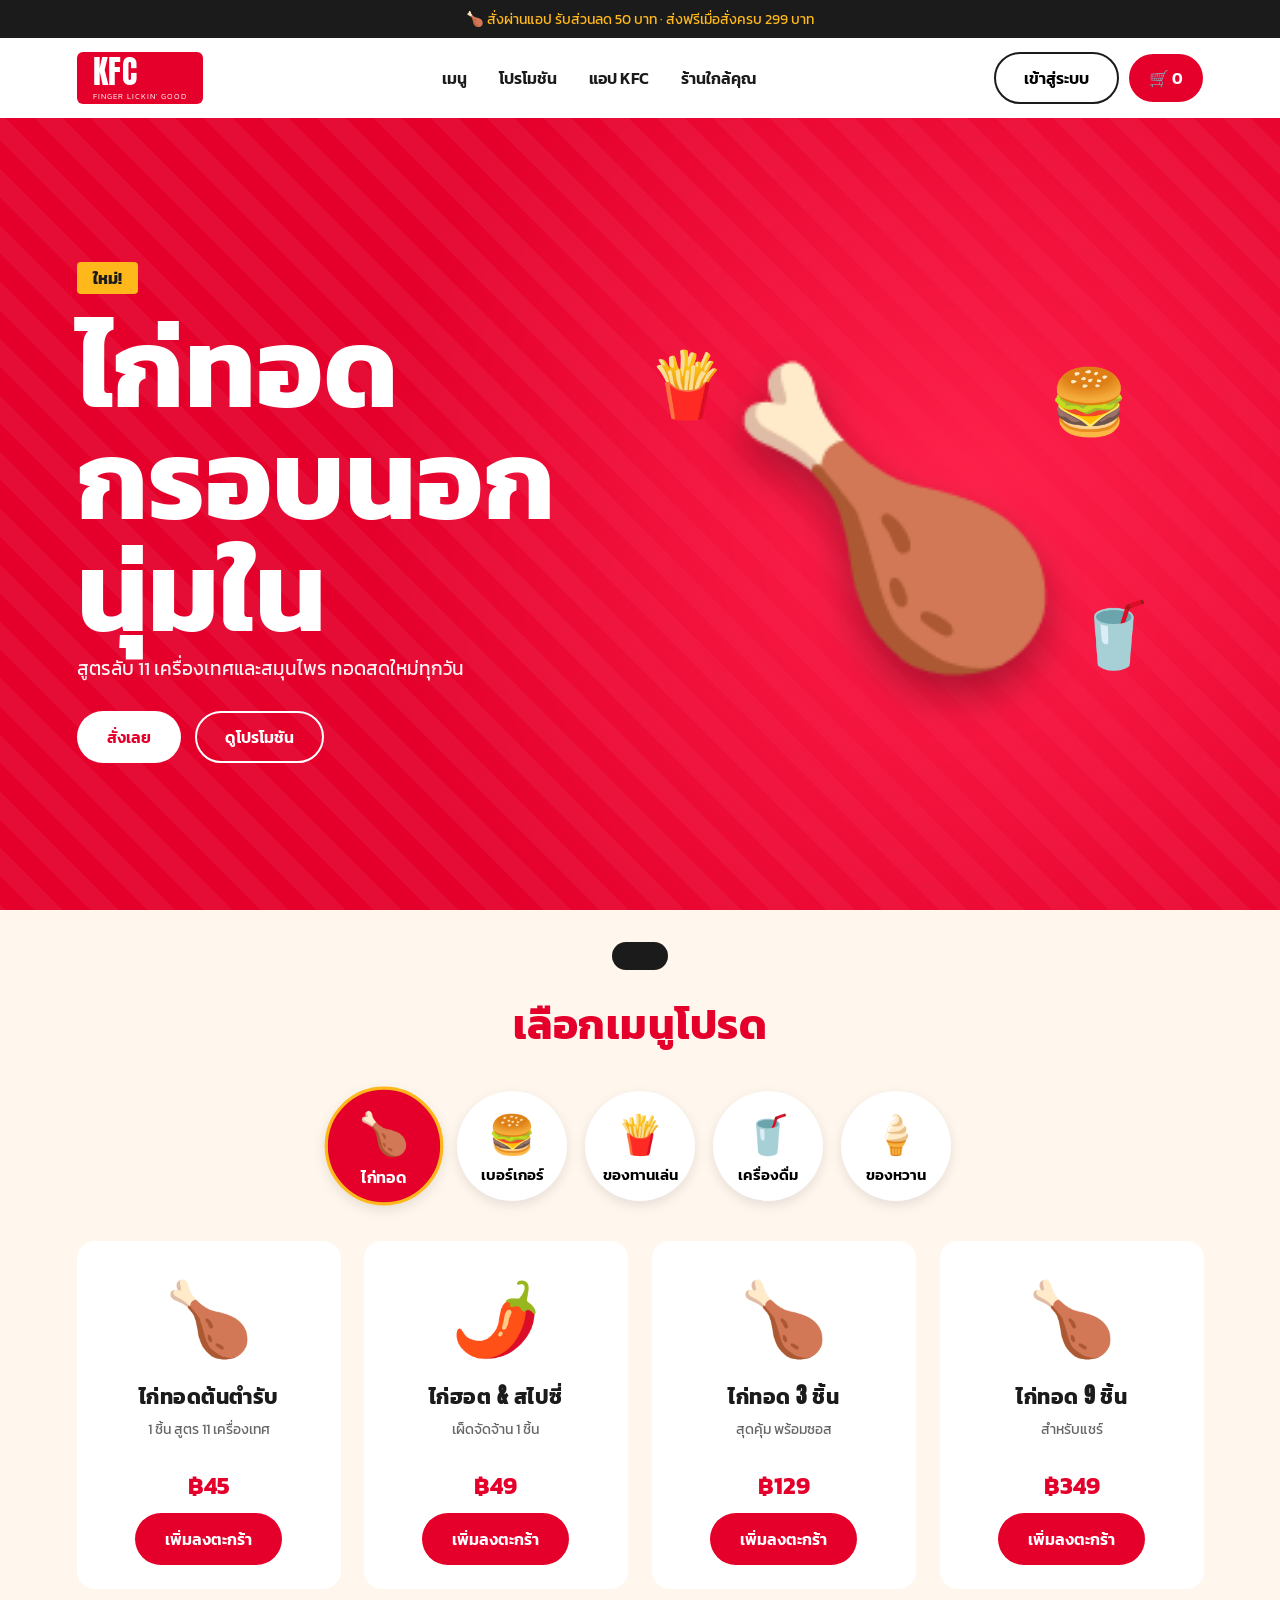
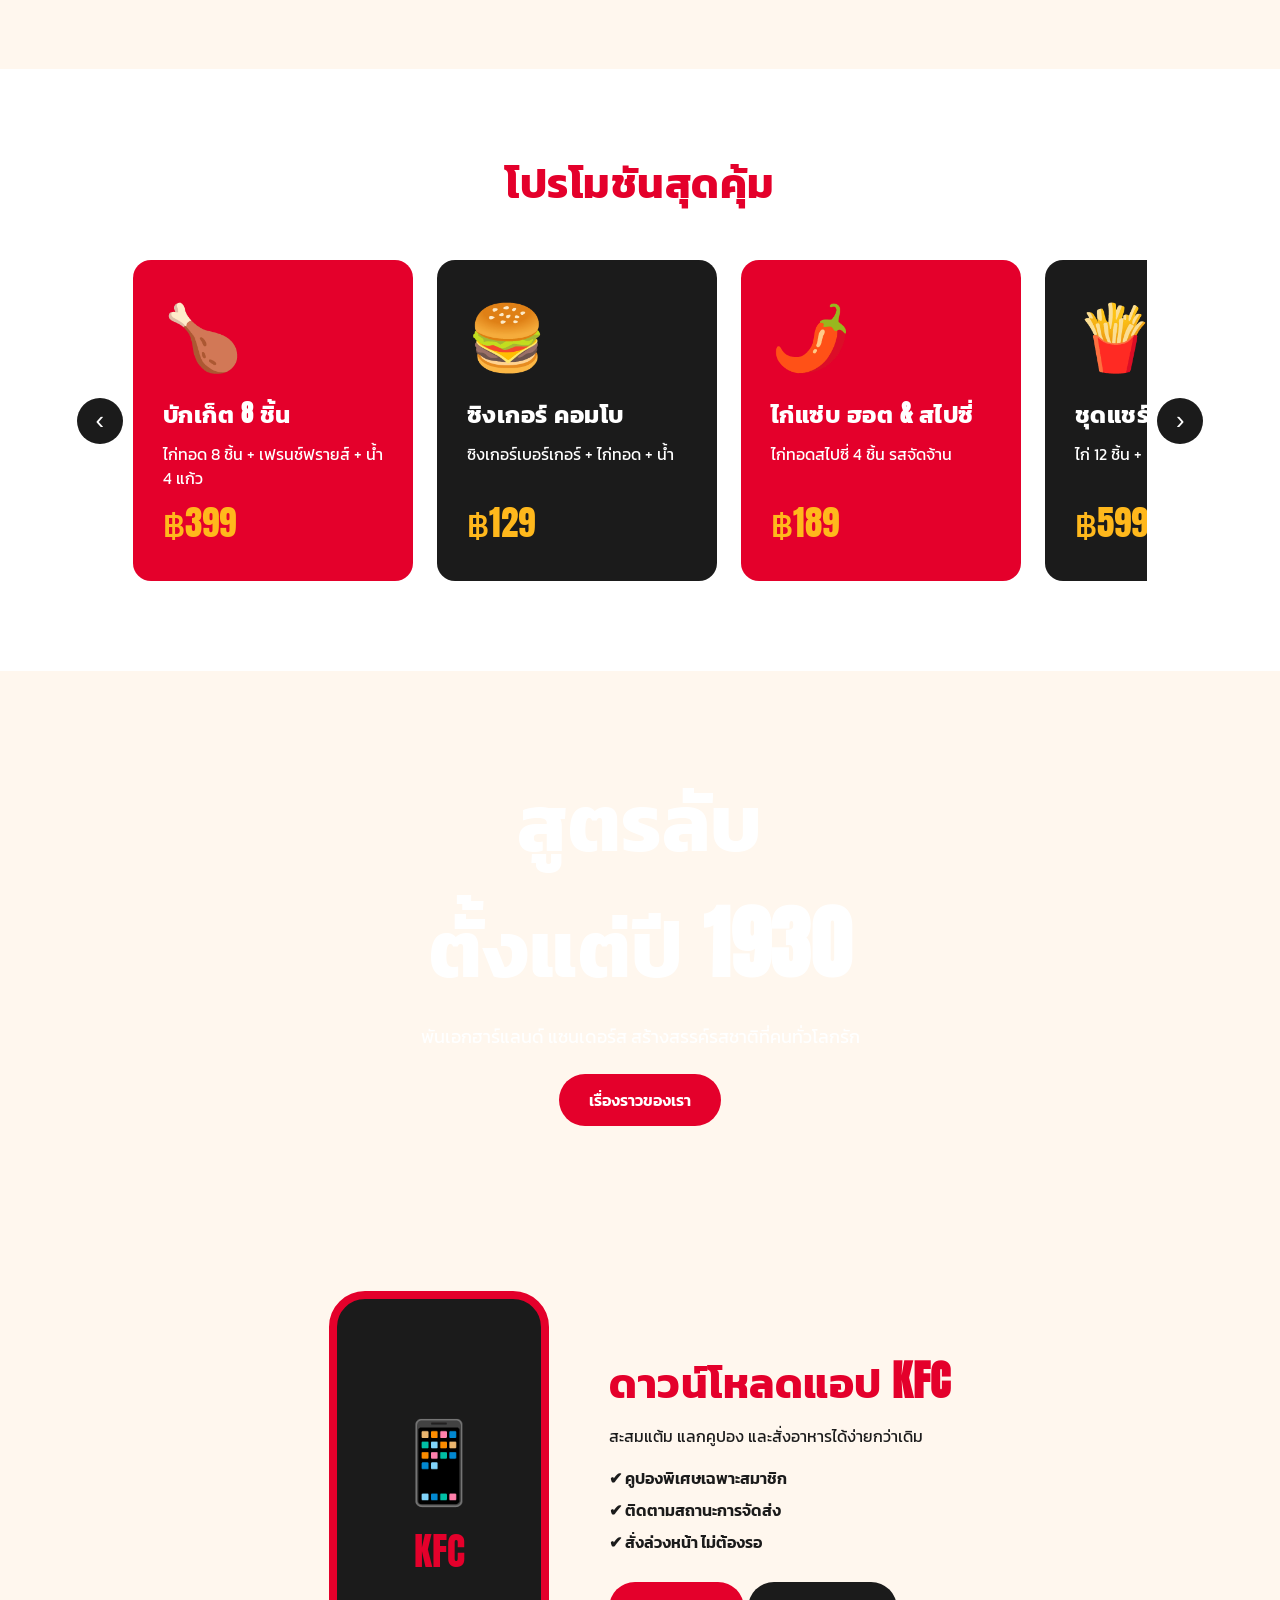
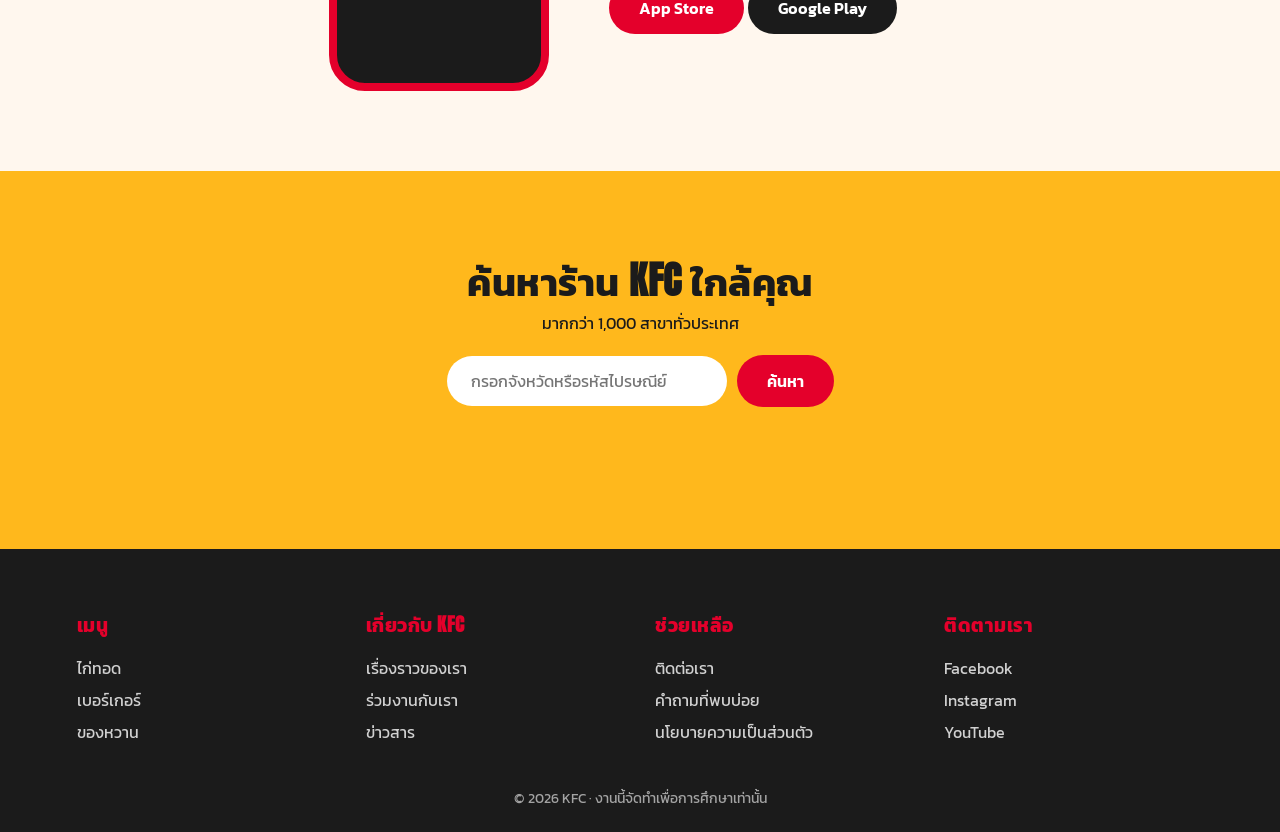
==== index.html @ 36130bf6 "First commit" ====
<!DOCTYPE html>
<html lang="th">
<head>
<meta charset="UTF-8">
<meta name="viewport" content="width=device-width, initial-scale=1">
<title>KFC ไทย | ไก่ทอดสูตรต้นตำรับ</title>
<link rel="preconnect" href="https://fonts.googleapis.com">
<link href="https://fonts.googleapis.com/css2?family=Anton&family=Kanit:wght@300;400;600;700&display=swap" rel="stylesheet">
<link rel="stylesheet" href="css/style.css">
</head>
<body>
<div class="promo-bar">🍗 สั่งผ่านแอป รับส่วนลด 50 บาท · ส่งฟรีเมื่อสั่งครบ 299 บาท</div>

<header class="header" id="header">
  <a href="#" class="logo">KFC<small>Finger Lickin' Good</small></a>
  <nav class="nav" id="nav">
    <a href="#menu">เมนู</a><a href="#deals">โปรโมชัน</a><a href="#app">แอป KFC</a><a href="#stores">ร้านใกล้คุณ</a>
  </nav>
  <div class="actions">
    <button class="btn btn--ghost">เข้าสู่ระบบ</button>
    <button class="btn btn--cart" id="cartBtn">🛒 <span id="cartCount">0</span></button>
    <button class="burger" id="burger" aria-label="เมนู">☰</button>
  </div>
</header>

<section class="hero">
  <div class="hero__bg" data-parallax="0.3"></div>
  <div class="hero__text reveal">
    <span class="tag">ใหม่!</span>
    <h1>ไก่ทอด<br>กรอบนอก<br>นุ่มใน</h1>
    <p>สูตรลับ 11 เครื่องเทศและสมุนไพร ทอดสดใหม่ทุกวัน</p>
    <a href="#menu" class="btn btn--primary">สั่งเลย</a>
    <a href="#deals" class="btn btn--outline">ดูโปรโมชัน</a>
  </div>
  <div class="hero__art" data-parallax="-0.15"><span class="bucket">🍗</span><span class="float f1">🍟</span><span class="float f2">🥤</span><span class="float f3">🍔</span></div>
</section>

<section class="categories" id="menu">
  <h2 class="title reveal">เลือกเมนูโปรด</h2>
  <div class="cat-list">
    <button class="cat active" data-cat="chicken"><i>🍗</i>ไก่ทอด</button>
    <button class="cat" data-cat="burger"><i>🍔</i>เบอร์เกอร์</button>
    <button class="cat" data-cat="snack"><i>🍟</i>ของทานเล่น</button>
    <button class="cat" data-cat="drink"><i>🥤</i>เครื่องดื่ม</button>
    <button class="cat" data-cat="dessert"><i>🍦</i>ของหวาน</button>
  </div>
  <div class="products" id="products"></div>
</section>

<section class="deals" id="deals">
  <h2 class="title reveal">โปรโมชันสุดคุ้ม</h2>
  <div class="carousel">
    <button class="arrow" id="prev">‹</button>
    <div class="track" id="track">
      <article class="deal"><i>🍗</i><h3>บักเก็ต 8 ชิ้น</h3><p>ไก่ทอด 8 ชิ้น + เฟรนช์ฟรายส์ + น้ำ 4 แก้ว</p><b>฿399</b></article>
      <article class="deal deal--dark"><i>🍔</i><h3>ซิงเกอร์ คอมโบ</h3><p>ซิงเกอร์เบอร์เกอร์ + ไก่ทอด + น้ำ</p><b>฿129</b></article>
      <article class="deal"><i>🌶️</i><h3>ไก่แซ่บ ฮอต &amp; สไปซี่</h3><p>ไก่ทอดสไปซี่ 4 ชิ้น รสจัดจ้าน</p><b>฿189</b></article>
      <article class="deal deal--dark"><i>🍟</i><h3>ชุดแชร์ปาร์ตี้</h3><p>ไก่ 12 ชิ้น + นักเก็ต + ฟรายส์ใหญ่</p><b>฿599</b></article>
    </div>
    <button class="arrow" id="next">›</button>
  </div>
</section>

<section class="parallax-band" data-parallax-bg>
  <div class="reveal"><h2>สูตรลับ<br>ตั้งแต่ปี 1930</h2><p>พันเอกฮาร์แลนด์ แซนเดอร์ส สร้างสรรค์รสชาติที่คนทั่วโลกรัก</p><a href="#" class="btn btn--primary">เรื่องราวของเรา</a></div>
</section>

<section class="app" id="app">
  <div class="app__phone reveal">📱<span>KFC</span></div>
  <div class="app__text reveal">
    <h2>ดาวน์โหลดแอป KFC</h2>
    <p>สะสมแต้ม แลกคูปอง และสั่งอาหารได้ง่ายกว่าเดิม</p>
    <ul><li>✔ คูปองพิเศษเฉพาะสมาชิก</li><li>✔ ติดตามสถานะการจัดส่ง</li><li>✔ สั่งล่วงหน้า ไม่ต้องรอ</li></ul>
    <button class="btn btn--primary">App Store</button> <button class="btn btn--dark">Google Play</button>
  </div>
</section>

<section class="stores" id="stores">
  <div class="reveal"><h2>ค้นหาร้าน KFC ใกล้คุณ</h2><p>มากกว่า 1,000 สาขาทั่วประเทศ</p></div>
  <form class="finder" onsubmit="return false"><input id="loc" placeholder="กรอกจังหวัดหรือรหัสไปรษณีย์"><button class="btn btn--primary" id="find">ค้นหา</button></form>
  <p id="findMsg" class="msg"></p>
</section>

<footer class="footer">
  <div class="cols">
    <div><h4>เมนู</h4><a href="#">ไก่ทอด</a><a href="#">เบอร์เกอร์</a><a href="#">ของหวาน</a></div>
    <div><h4>เกี่ยวกับ KFC</h4><a href="#">เรื่องราวของเรา</a><a href="#">ร่วมงานกับเรา</a><a href="#">ข่าวสาร</a></div>
    <div><h4>ช่วยเหลือ</h4><a href="#">ติดต่อเรา</a><a href="#">คำถามที่พบบ่อย</a><a href="#">นโยบายความเป็นส่วนตัว</a></div>
    <div><h4>ติดตามเรา</h4><a href="#">Facebook</a><a href="#">Instagram</a><a href="#">YouTube</a></div>
  </div>
  <p class="copy">© 2026 KFC · งานนี้จัดทำเพื่อการศึกษาเท่านั้น</p>
</footer>
<div class="toast" id="toast"></div>
<script src="js/script.js"></script>
</body>
</html>
---- css/style.css ----
* {
  box-sizing: border-box;
  margin: 0;
}

html {
  scroll-behavior: smooth;
}

body {
  font-family: "Kanit", sans-serif;
  color: #1b1b1b;
  background: #fff7ee;
  overflow-x: hidden;
}

a {
  color: inherit;
  text-decoration: none;
}

section {
  padding: 80px 6%;
}

h1, h2, h3, h4, .logo {
  font-family: "Anton", "Kanit", sans-serif;
  text-transform: uppercase;
  letter-spacing: 0.5px;
}

.title {
  font-size: 2.6rem;
  text-align: center;
  margin-bottom: 36px;
  color: #e4002b;
}

.btn {
  font: 600 1rem "Kanit", sans-serif;
  padding: 12px 28px;
  border-radius: 50px;
  border: 2px solid transparent;
  cursor: pointer;
  display: inline-block;
  transition: all 0.25s;
}
.btn--primary {
  background: #e4002b;
  color: #fff;
}
.btn--primary:hover {
  background: rgb(69.4117647059%, 0%, 13.0908152735%);
  transform: scale(1.06);
}
.btn--outline {
  border-color: #fff;
  color: #fff;
  background: none;
  margin-left: 10px;
}
.btn--outline:hover {
  background: #fff;
  color: #e4002b;
}
.btn--ghost {
  background: none;
  border-color: #1b1b1b;
}
.btn--ghost:hover {
  background: #1b1b1b;
  color: #fff;
}
.btn--dark {
  background: #1b1b1b;
  color: #fff;
}
.btn--dark:hover {
  background: #444;
}
.btn--cart {
  background: #e4002b;
  color: #fff;
  padding: 10px 18px;
}

.promo-bar {
  background: #1b1b1b;
  color: #ffb81c;
  text-align: center;
  padding: 8px;
  font-size: 0.9rem;
}

.header {
  position: sticky;
  top: 0;
  z-index: 50;
  display: flex;
  flex-direction: row;
  justify-content: space-between;
  align-items: center;
  padding: 14px 6%;
  background: #fff;
  transition: box-shadow 0.3s, padding 0.3s;
}
.header.scrolled {
  box-shadow: 0 4px 18px rgba(0, 0, 0, 0.15);
  padding: 8px 6%;
}
.header .logo {
  background: #e4002b;
  color: #fff;
  font-size: 2rem;
  padding: 2px 16px;
  border-radius: 6px;
  line-height: 1.1;
}
.header .logo small {
  display: block;
  font: 300 0.5rem "Kanit", sans-serif;
  letter-spacing: 1px;
}
.header .nav {
  display: flex;
  flex-direction: row;
  justify-content: center;
  align-items: center;
  gap: 32px;
  font-weight: 600;
}
.header .nav a {
  position: relative;
}
.header .nav a::after {
  content: "";
  position: absolute;
  left: 0;
  bottom: -4px;
  width: 0;
  height: 3px;
  background: #e4002b;
  transition: width 0.3s;
}
.header .nav a:hover::after {
  width: 100%;
}
.header .actions {
  display: flex;
  flex-direction: row;
  justify-content: center;
  align-items: center;
  gap: 10px;
}
.header .burger {
  display: none;
  font-size: 1.6rem;
  background: none;
  border: 0;
  cursor: pointer;
}
@media (max-width: 860px) {
  .header .burger {
    display: block;
  }
  .header .nav {
    position: absolute;
    top: 100%;
    left: 0;
    right: 0;
    background: #fff;
    flex-direction: column;
    padding: 0;
    max-height: 0;
    overflow: hidden;
    transition: max-height 0.4s, padding 0.4s;
  }
  .header .nav.open {
    max-height: 300px;
    padding: 20px;
  }
  .header .btn--ghost {
    display: none;
  }
}

.hero {
  position: relative;
  min-height: 88vh;
  background: #e4002b;
  color: #fff;
  display: flex;
  flex-direction: row;
  justify-content: space-between;
  align-items: center;
  overflow: hidden;
  gap: 30px;
}
.hero__bg {
  position: absolute;
  inset: -10% 0;
  background: radial-gradient(circle at 75% 50%, rgb(100%, 13.4117647059%, 29.742002064%) 0, transparent 55%), repeating-linear-gradient(45deg, rgba(255, 255, 255, 0.05) 0 20px, transparent 20px 40px);
}
.hero__text {
  position: relative;
  z-index: 2;
  max-width: 520px;
}
.hero__text h1 {
  font-size: clamp(3.4rem, 9vw, 7rem);
  line-height: 1;
  margin: 14px 0;
}
.hero__text p {
  font-size: 1.2rem;
  margin-bottom: 28px;
  opacity: 0.95;
}
.hero__text .btn--primary {
  background: #fff;
  color: #e4002b;
}
.hero__text .btn--primary:hover {
  background: #ffb81c;
  color: #1b1b1b;
}
.hero__art {
  position: relative;
  z-index: 2;
  flex: 1;
  display: flex;
  flex-direction: row;
  justify-content: center;
  align-items: center;
  min-height: 340px;
}
.hero .tag {
  background: #ffb81c;
  color: #1b1b1b;
  padding: 4px 16px;
  border-radius: 4px;
  font-weight: 700;
}
@media (max-width: 860px) {
  .hero {
    flex-direction: column;
    text-align: center;
    padding-top: 50px;
  }
}

.bucket {
  font-size: clamp(10rem, 22vw, 18rem);
  animation: bounce 3s ease-in-out infinite;
  filter: drop-shadow(0 20px 20px rgba(0, 0, 0, 0.3));
}

.float {
  position: absolute;
  font-size: 4rem;
  animation: floaty 4s ease-in-out infinite;
}
.float.f1 {
  top: 8%;
  left: 10%;
}
.float.f2 {
  bottom: 10%;
  right: 8%;
  animation-delay: -1s;
}
.float.f3 {
  top: 12%;
  right: 12%;
  animation-delay: -2s;
}

@keyframes bounce {
  50% {
    transform: translateY(-22px) rotate(4deg);
  }
}
@keyframes floaty {
  50% {
    transform: translateY(-18px) rotate(-10deg);
  }
}
.cat-list {
  display: flex;
  flex-direction: row;
  justify-content: center;
  align-items: center;
  flex-wrap: wrap;
  gap: 18px;
  margin-bottom: 40px;
}

.cat {
  display: flex;
  flex-direction: column;
  justify-content: center;
  align-items: center;
  width: 110px;
  height: 110px;
  border-radius: 50%;
  border: 3px solid transparent;
  background: #fff;
  font: 600 0.95rem "Kanit", sans-serif;
  cursor: pointer;
  box-shadow: 0 4px 12px rgba(0, 0, 0, 0.1);
  transition: all 0.3s;
}
.cat i {
  font-size: 2.4rem;
  font-style: normal;
  transition: transform 0.3s;
}
.cat:hover i {
  transform: scale(1.25) rotate(-8deg);
}
.cat.active {
  background: #e4002b;
  color: #fff;
  border-color: #ffb81c;
  transform: scale(1.08);
}

.products {
  display: grid;
  grid-template-columns: repeat(auto-fit, minmax(220px, 1fr));
  gap: 24px;
}

.card {
  background: #fff;
  border-radius: 18px;
  padding: 24px;
  text-align: center;
  transition: transform 0.3s ease, box-shadow 0.3s ease;
}
.card:hover {
  transform: translateY(-8px);
  box-shadow: 0 16px 30px rgba(0, 0, 0, 0.18);
}
.card {
  animation: pop 0.5s both;
}
.card i {
  display: block;
  font-size: 4.5rem;
  font-style: normal;
  margin-bottom: 8px;
}
.card h3 {
  font-size: 1.3rem;
  margin-bottom: 6px;
}
.card p {
  font-size: 0.9rem;
  color: #666;
  min-height: 40px;
}
.card b {
  display: block;
  color: #e4002b;
  font-size: 1.5rem;
  margin: 10px 0;
}

@keyframes pop {
  from {
    opacity: 0;
    transform: scale(0.85) translateY(20px);
  }
}
.deals {
  background: #fff;
}

.carousel {
  display: flex;
  flex-direction: row;
  justify-content: center;
  align-items: center;
  gap: 10px;
}

.track {
  display: flex;
  gap: 24px;
  overflow-x: auto;
  scroll-snap-type: x mandatory;
  scroll-behavior: smooth;
  padding: 10px;
  scrollbar-width: none;
}
.track::-webkit-scrollbar {
  display: none;
}

.deal {
  flex: 0 0 280px;
  scroll-snap-align: start;
  background: #e4002b;
  color: #fff;
  border-radius: 18px;
  padding: 30px;
  transition: transform 0.3s ease, box-shadow 0.3s ease;
}
.deal:hover {
  transform: translateY(-8px);
  box-shadow: 0 16px 30px rgba(0, 0, 0, 0.18);
}
.deal i {
  font-size: 4rem;
  font-style: normal;
}
.deal h3 {
  font-size: 1.5rem;
  margin: 10px 0;
}
.deal p {
  min-height: 54px;
}
.deal b {
  font: 2.2rem "Anton", "Kanit", sans-serif;
  color: #ffb81c;
}
.deal--dark {
  background: #1b1b1b;
}

.arrow {
  width: 46px;
  height: 46px;
  flex: none;
  border-radius: 50%;
  border: 0;
  background: #1b1b1b;
  color: #fff;
  font-size: 1.6rem;
  cursor: pointer;
  transition: background 0.2s;
}
.arrow:hover {
  background: #e4002b;
}

.parallax-band {
  min-height: 60vh;
  display: flex;
  flex-direction: row;
  justify-content: center;
  align-items: center;
  text-align: center;
  color: #fff;
  background: linear-gradient(rgba(0, 0, 0, 0.6), rgba(228, 0, 43, 0.7)), repeating-linear-gradient(135deg, #3a0008 0 30px, #4d000c 30px 60px);
  background-attachment: fixed;
  background-size: cover;
}
.parallax-band h2 {
  font-size: clamp(2.5rem, 7vw, 5rem);
  margin-bottom: 14px;
}
.parallax-band p {
  margin-bottom: 24px;
  font-size: 1.15rem;
}

.app {
  display: flex;
  flex-direction: row;
  justify-content: center;
  align-items: center;
  gap: 60px;
  flex-wrap: wrap;
}
.app__phone {
  width: 220px;
  height: 400px;
  background: #1b1b1b;
  border-radius: 36px;
  border: 8px solid #e4002b;
  display: flex;
  flex-direction: column;
  justify-content: center;
  align-items: center;
  font-size: 5rem;
  color: #fff;
  animation: floaty 5s infinite;
}
.app__phone span {
  font: 2.4rem "Anton", "Kanit", sans-serif;
  color: #e4002b;
}
.app__text {
  max-width: 440px;
}
.app__text h2 {
  font-size: 2.6rem;
  color: #e4002b;
  margin-bottom: 10px;
}
.app__text p {
  margin-bottom: 14px;
}
.app__text ul {
  list-style: none;
  margin-bottom: 24px;
  padding: 0;
}
.app__text ul li {
  padding: 4px 0;
  font-weight: 600;
}

.stores {
  background: #ffb81c;
  text-align: center;
}
.stores h2 {
  font-size: 2.4rem;
}
.stores p {
  margin-bottom: 20px;
}
.stores .finder {
  display: flex;
  flex-direction: row;
  justify-content: center;
  align-items: center;
  gap: 10px;
  flex-wrap: wrap;
}
.stores .finder input {
  padding: 13px 24px;
  border-radius: 50px;
  border: 0;
  min-width: 280px;
  font: 1rem "Kanit", sans-serif;
}
.stores .msg {
  margin-top: 18px;
  font-weight: 600;
  min-height: 24px;
}

.footer {
  background: #1b1b1b;
  color: #fff;
  padding: 60px 6% 24px;
}
.footer .cols {
  display: grid;
  grid-template-columns: repeat(auto-fit, minmax(180px, 1fr));
  gap: 30px;
}
.footer h4 {
  color: #e4002b;
  margin-bottom: 12px;
  font-size: 1.2rem;
}
.footer a {
  display: block;
  padding: 4px 0;
  opacity: 0.8;
  transition: 0.2s;
}
.footer a:hover {
  opacity: 1;
  color: #ffb81c;
  padding-left: 6px;
}
.footer .copy {
  text-align: center;
  margin-top: 40px;
  font-size: 0.85rem;
  opacity: 0.6;
}

.reveal {
  opacity: 0;
  transform: translateY(50px);
  transition: opacity 0.9s ease, transform 0.9s ease;
}
.reveal.show {
  opacity: 1;
  transform: none;
}

.toast {
  position: fixed;
  bottom: 30px;
  left: 50%;
  transform: translate(-50%, 100px);
  background: #1b1b1b;
  color: #fff;
  padding: 14px 28px;
  border-radius: 50px;
  transition: transform 0.4s;
  z-index: 99;
}
.toast.on {
  transform: translate(-50%, 0);
}
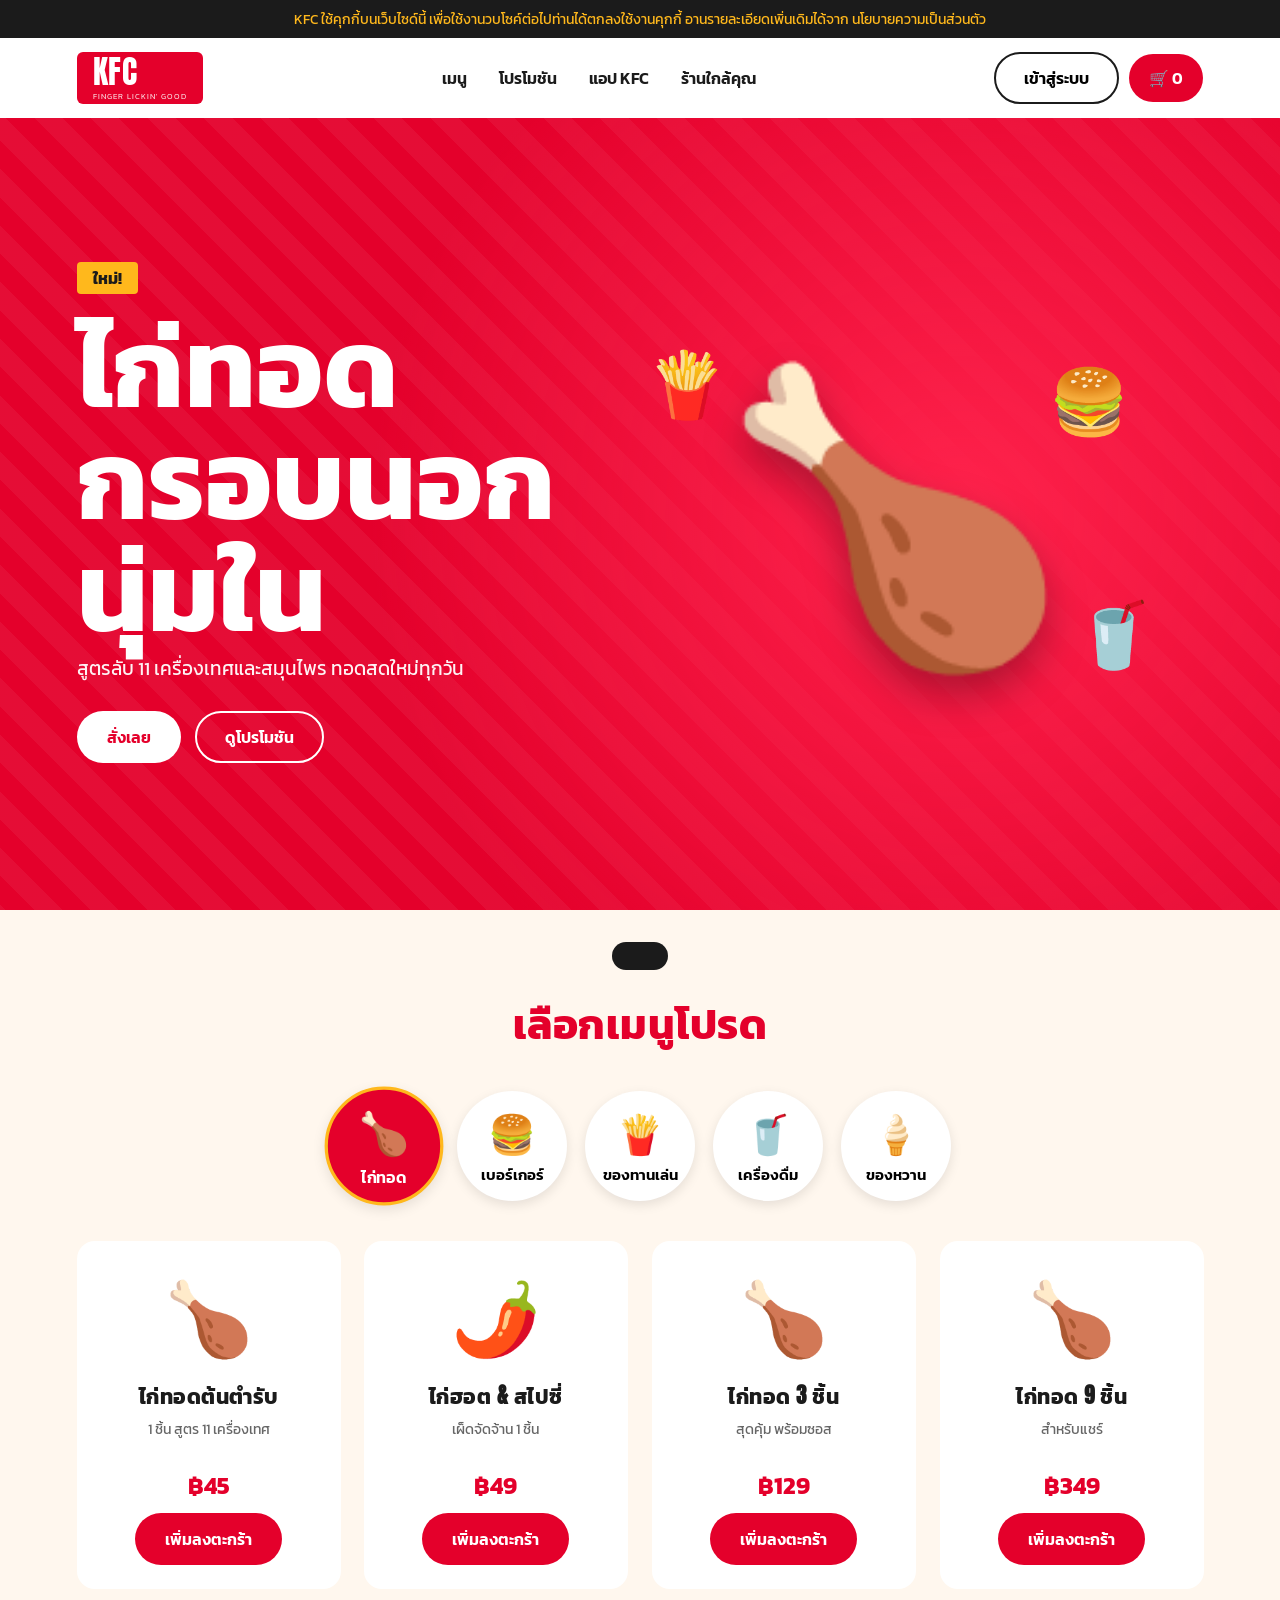
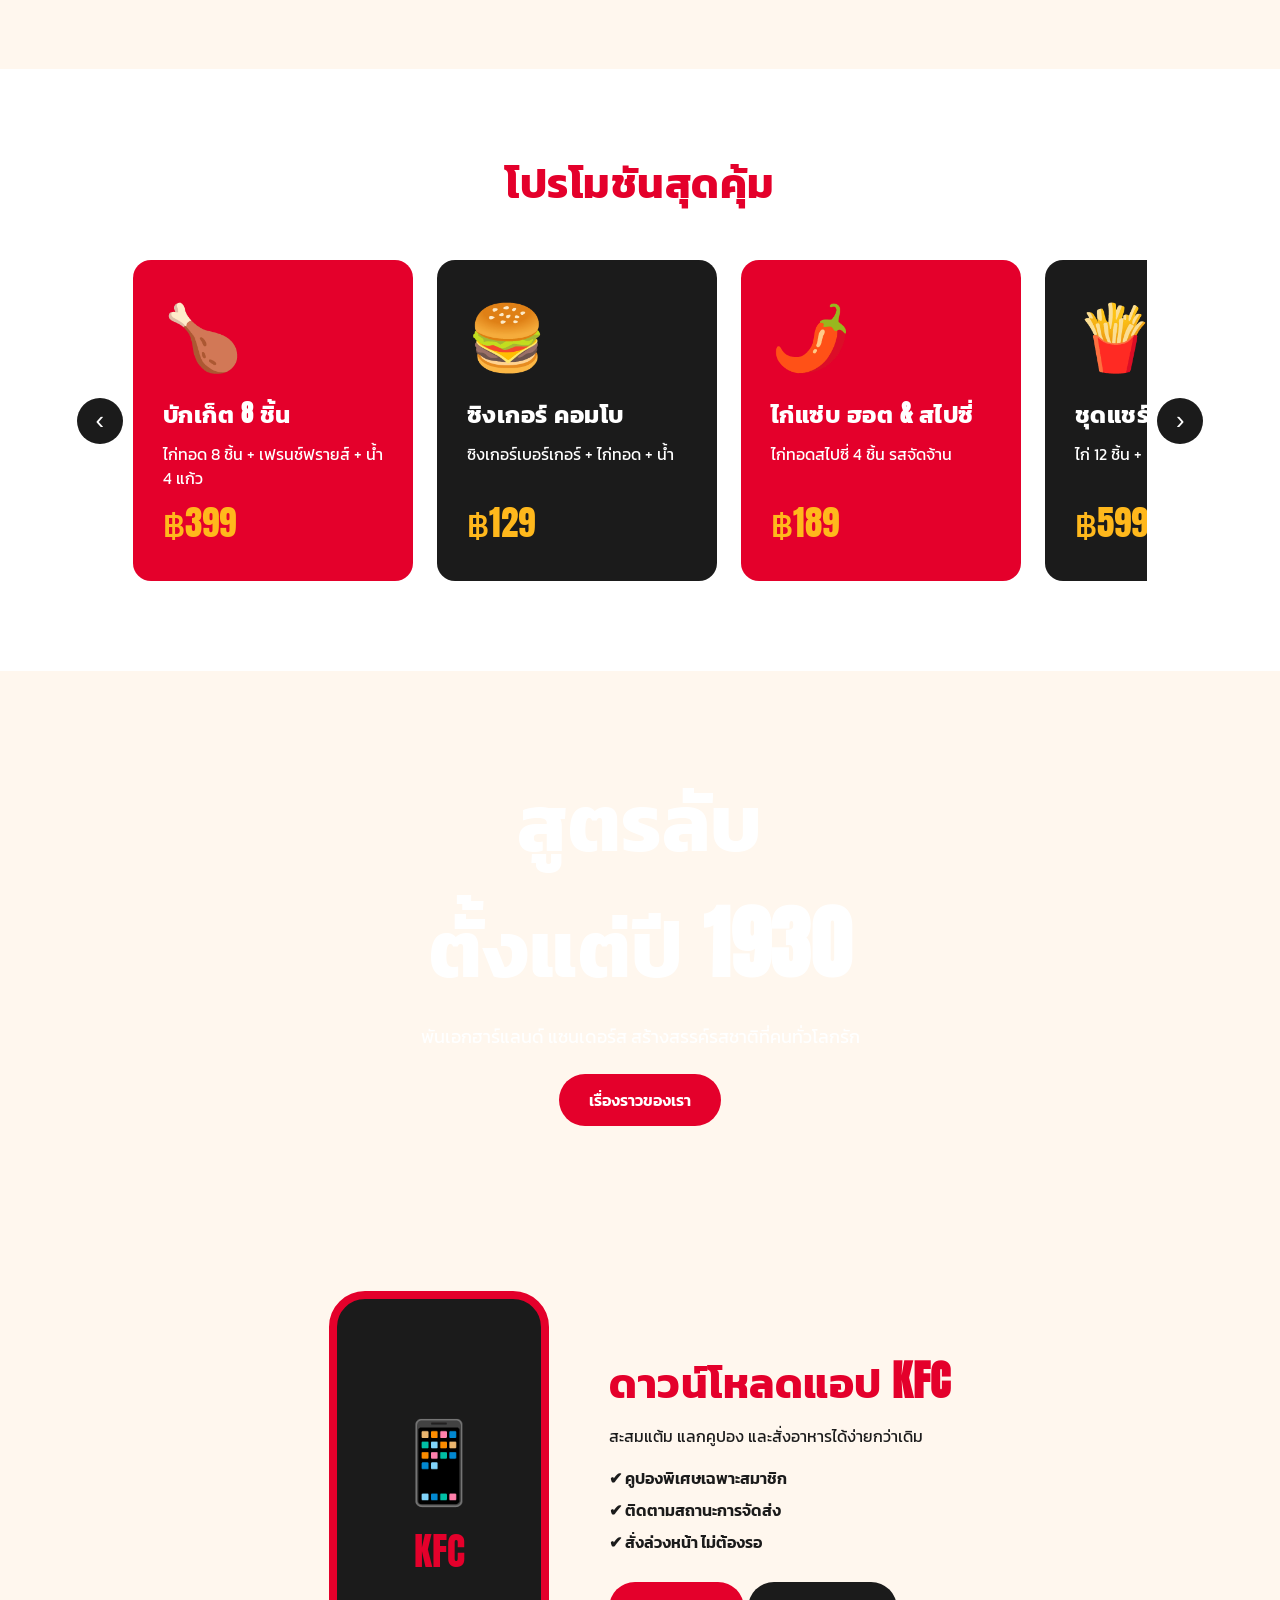
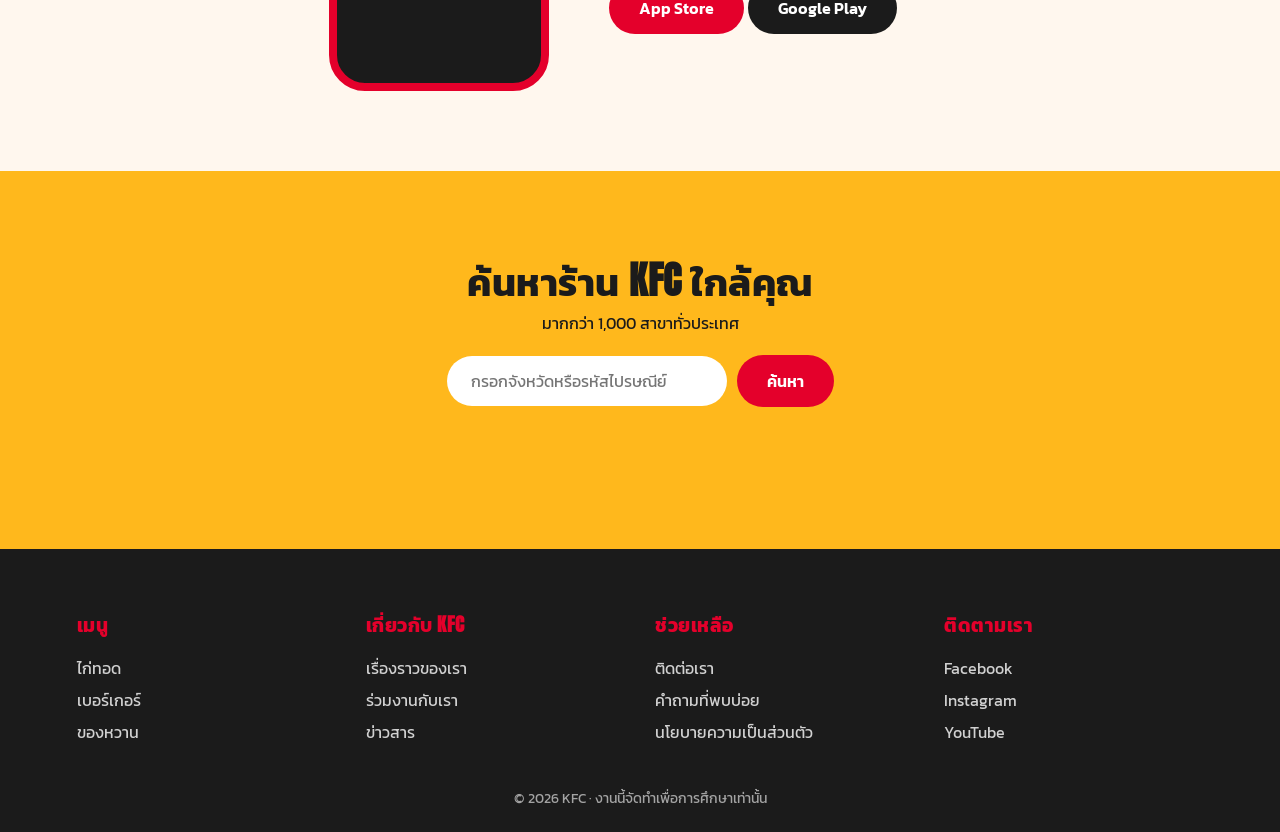
==== commit 45c8ec9a: "บันทึกการแก้ไข index.html" ====
--- a/index.html
+++ b/index.html
@@ -9,7 +9,8 @@
 <link rel="stylesheet" href="css/style.css">
 </head>
 <body>
-<div class="promo-bar">🍗 สั่งผ่านแอป รับส่วนลด 50 บาท · ส่งฟรีเมื่อสั่งครบ 299 บาท</div>
+<div class="promo-bar">KFC ใช้คุกกี้บนเว็บไซด์นี้ เพื่อใช้งานวบโซค์ต่อไปท่านได้ตกลงใช้งานคุกกี้ อานรายละเอียดเพิ่นเดิมได้จาก นโยบายความเป็นส่วนตัว
+</div>
 
 <header class="header" id="header">
   <a href="#" class="logo">KFC<small>Finger Lickin' Good</small></a>
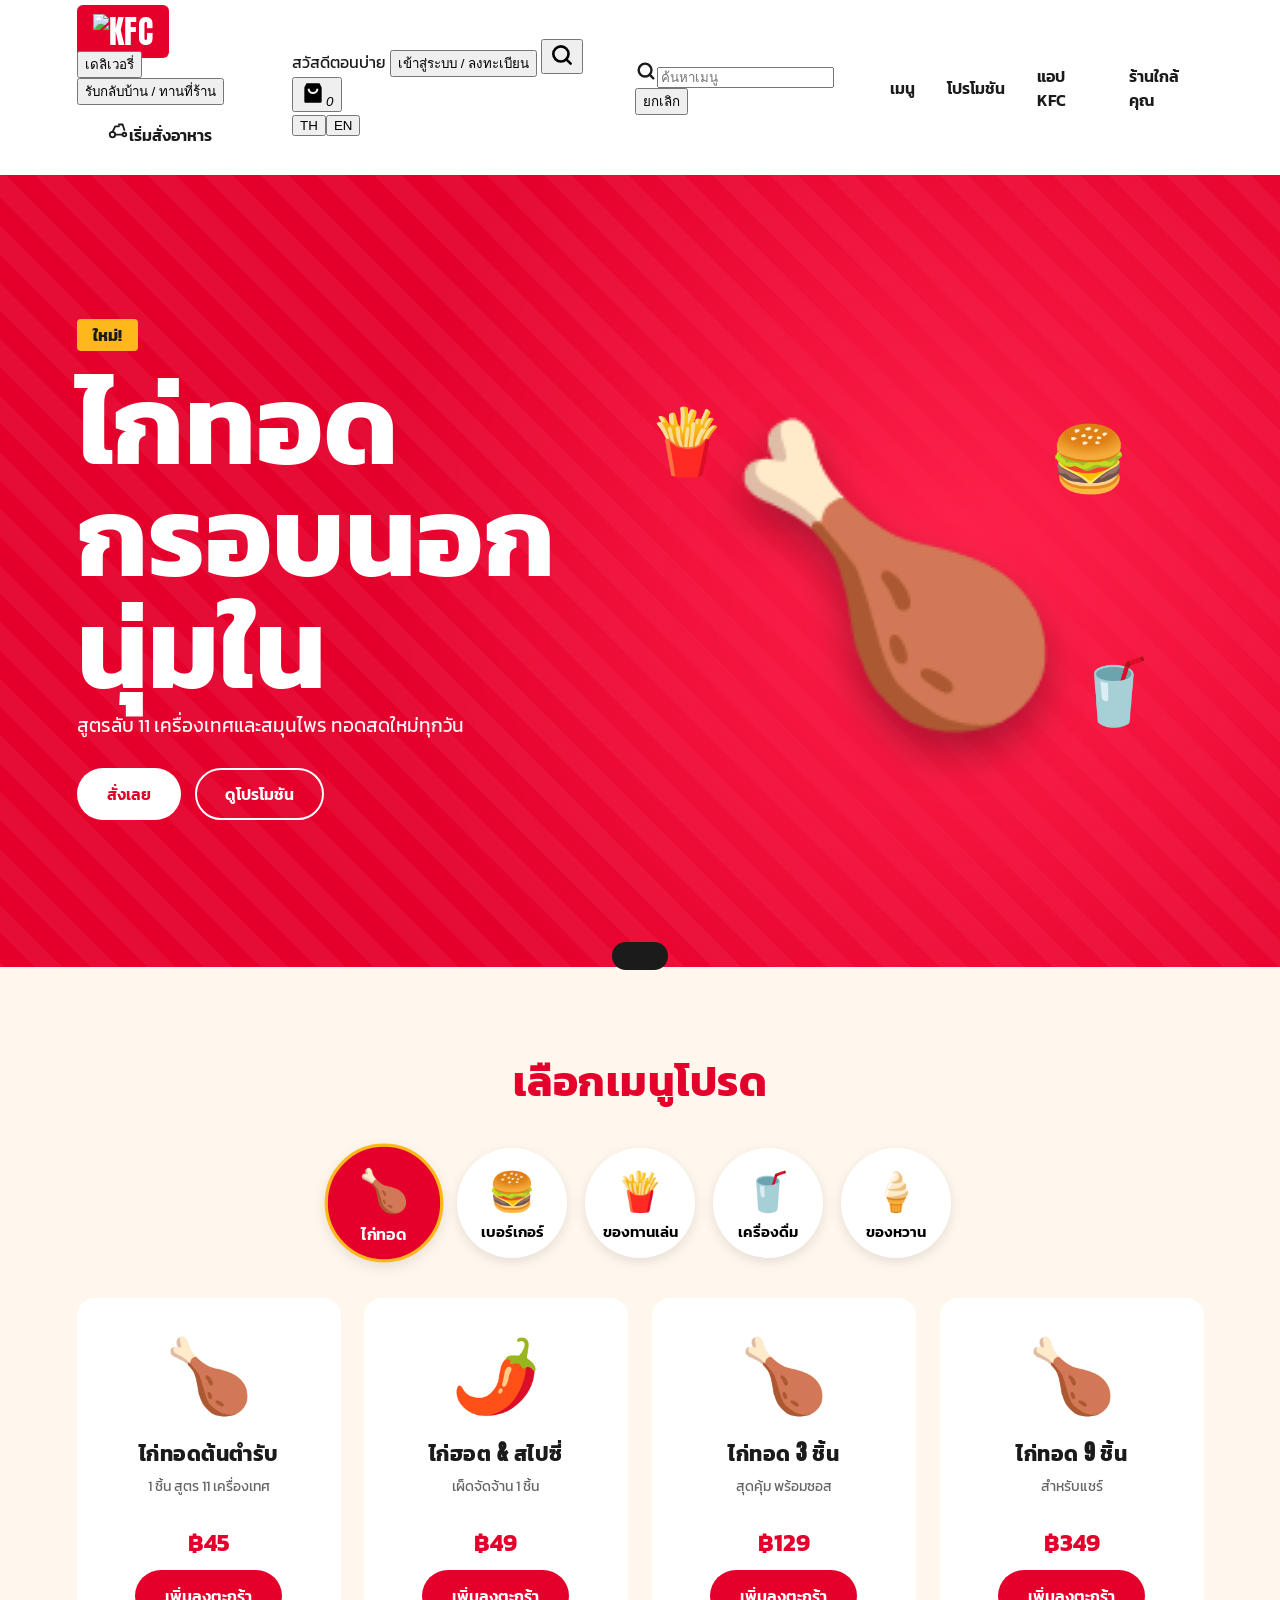
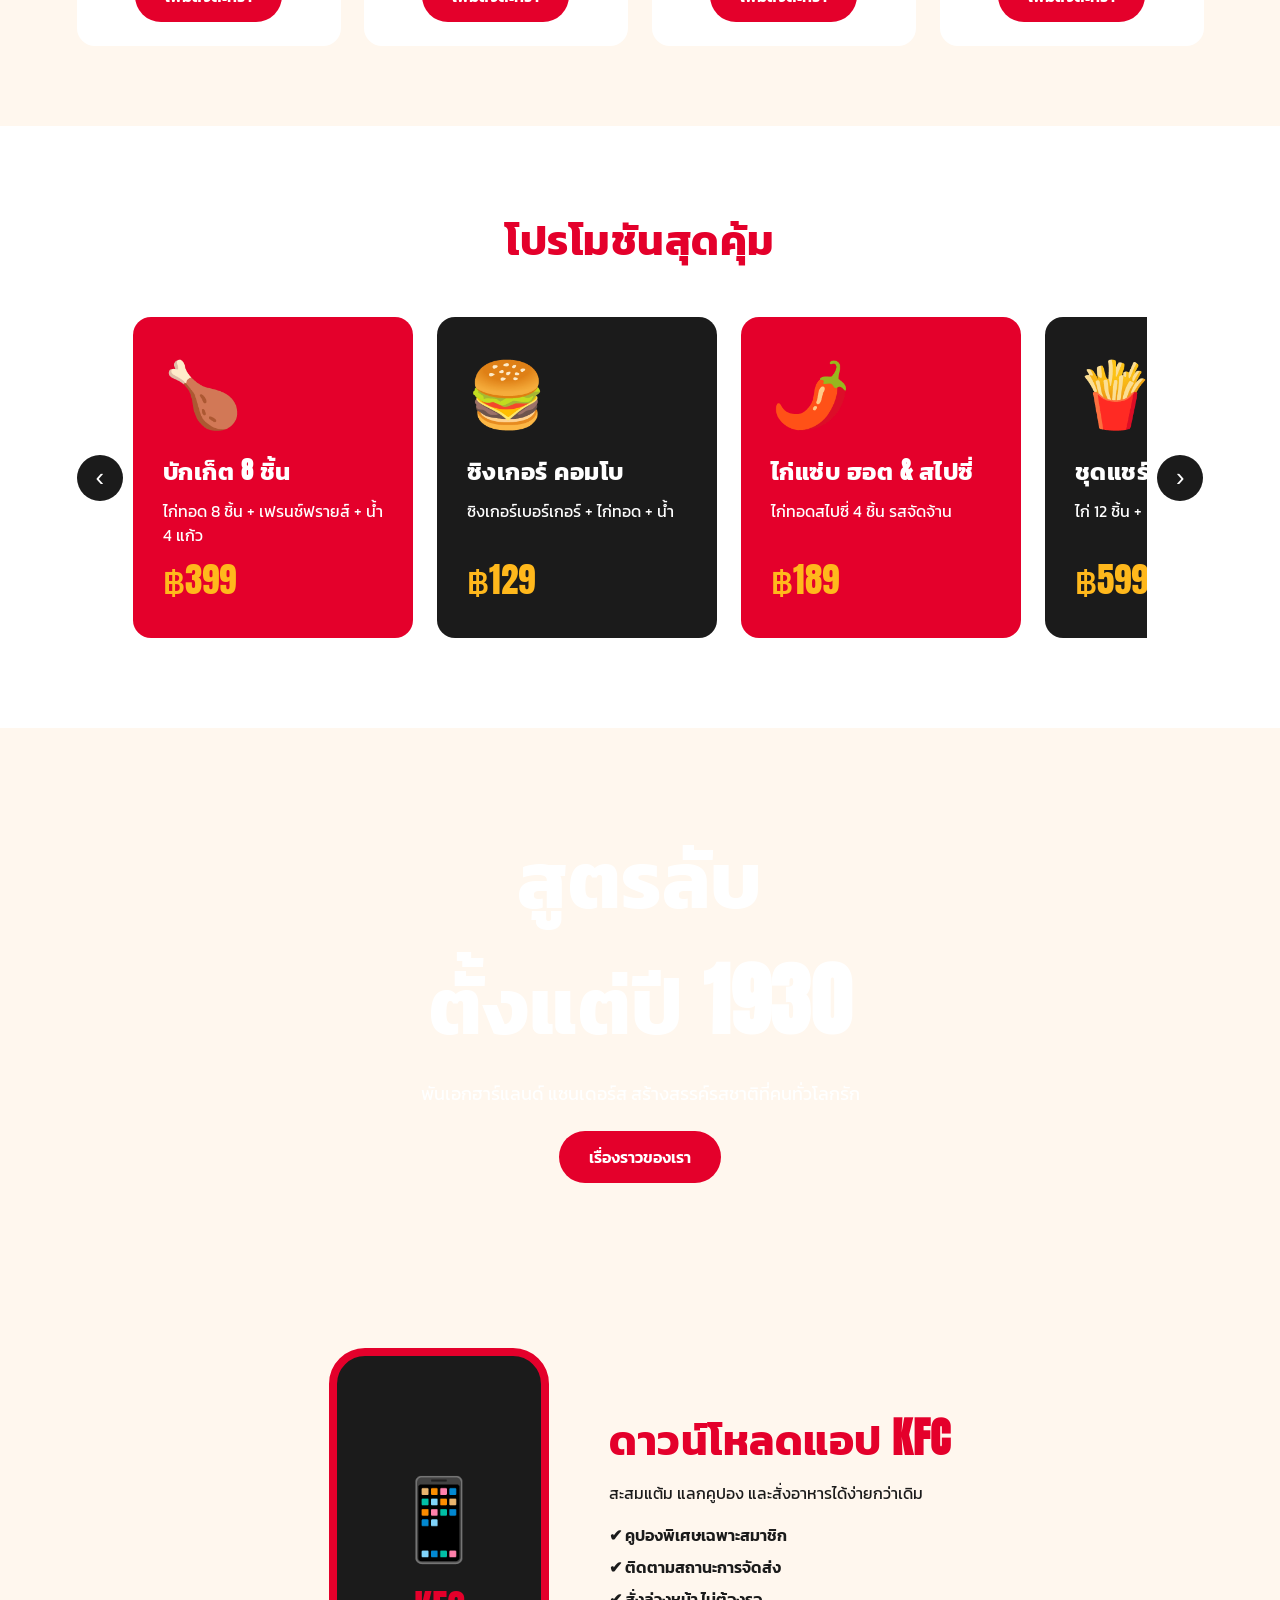
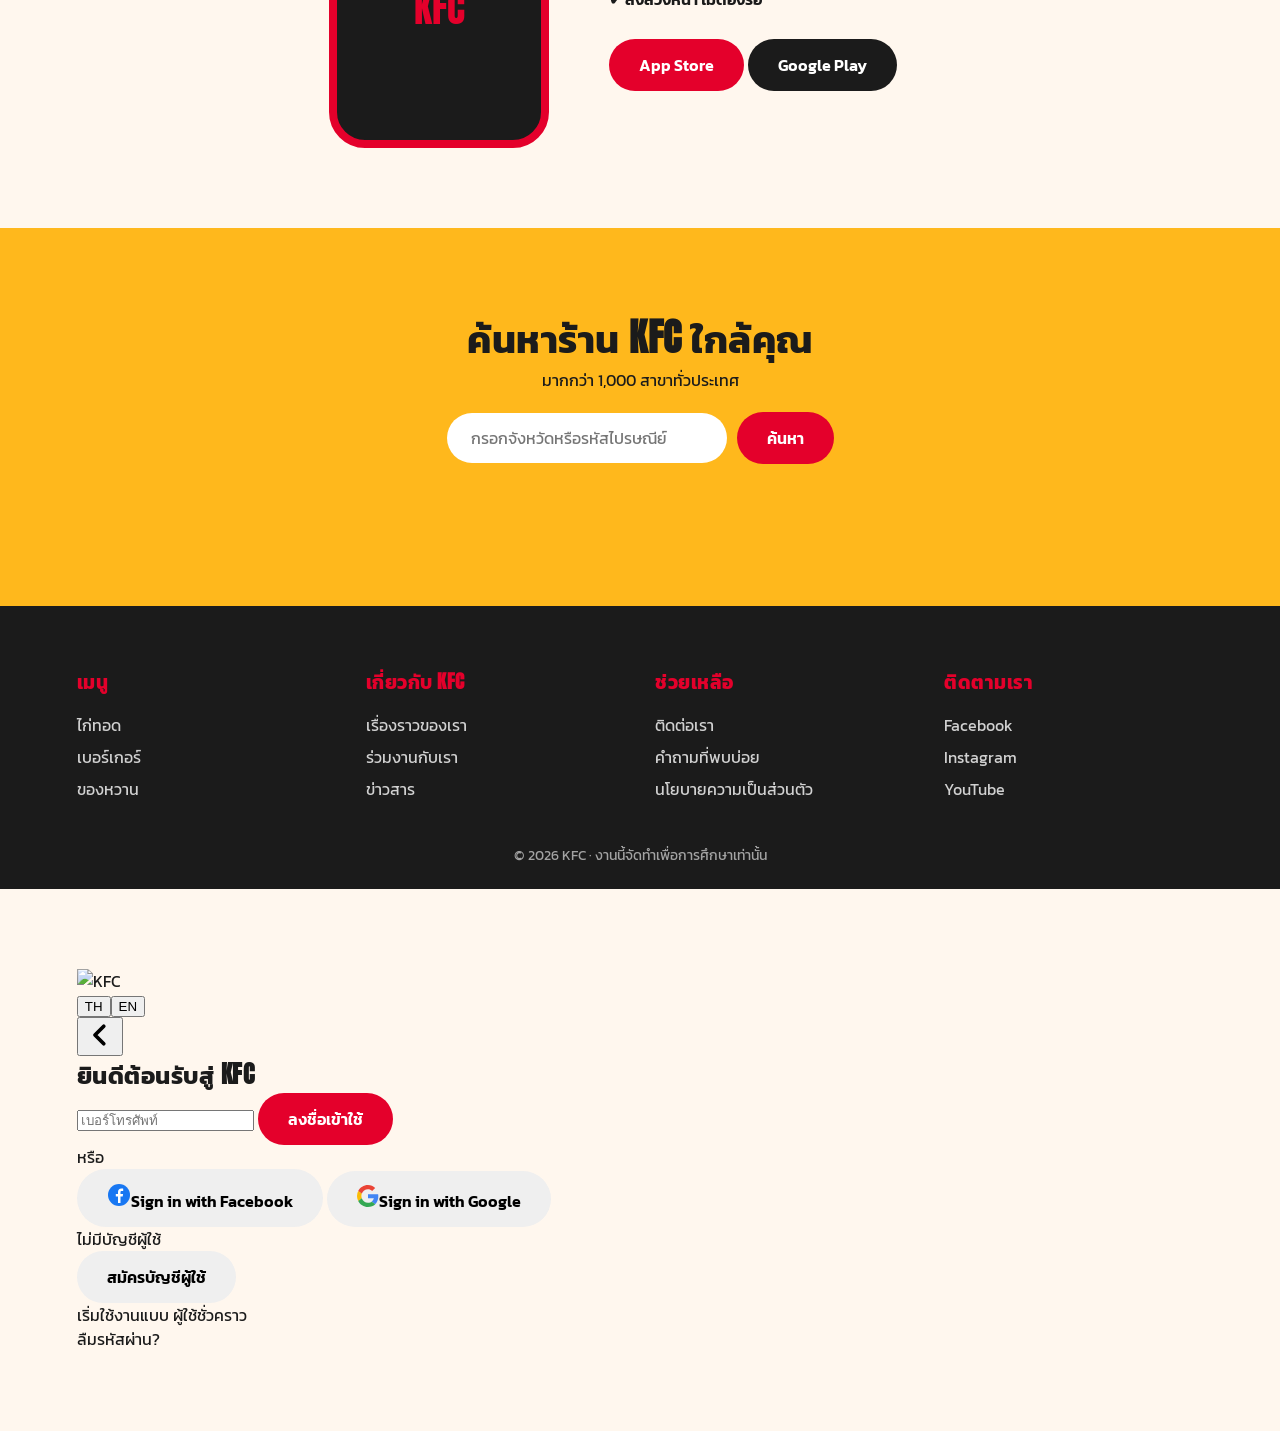
==== commit 4ab5304b: "Update bar 8.11.2569 time 14.58" ====
--- a/index.html
+++ b/index.html
@@ -9,19 +9,28 @@
 <link rel="stylesheet" href="css/style.css">
 </head>
 <body>
-<div class="promo-bar">KFC ใช้คุกกี้บนเว็บไซด์นี้ เพื่อใช้งานวบโซค์ต่อไปท่านได้ตกลงใช้งานคุกกี้ อานรายละเอียดเพิ่นเดิมได้จาก นโยบายความเป็นส่วนตัว
-</div>
-
 <header class="header" id="header">
-  <a href="#" class="logo">KFC<small>Finger Lickin' Good</small></a>
-  <nav class="nav" id="nav">
-    <a href="#menu">เมนู</a><a href="#deals">โปรโมชัน</a><a href="#app">แอป KFC</a><a href="#stores">ร้านใกล้คุณ</a>
-  </nav>
-  <div class="actions">
-    <button class="btn btn--ghost">เข้าสู่ระบบ</button>
-    <button class="btn btn--cart" id="cartBtn">🛒 <span id="cartCount">0</span></button>
-    <button class="burger" id="burger" aria-label="เมนู">☰</button>
+  <div class="header__left">
+    <button class="burger" id="burger" aria-label="เมนู"><span></span><span></span><span></span></button>
+    <a href="#" class="logo" aria-label="KFC"><img src="images/kfclogo.png" alt="KFC"></a>
+    <div class="seg" id="seg">
+      <button class="seg__btn active" data-i18n="delivery">เดลิเวอรี่</button>
+      <button class="seg__btn" data-i18n="pickup">รับกลับบ้าน / ทานที่ร้าน</button>
+    </div>
+    <a href="#menu" class="btn btn--order"><svg viewBox="0 0 24 24" width="22" height="22" fill="none" stroke="currentColor" stroke-width="2" stroke-linecap="round" stroke-linejoin="round"><circle cx="6" cy="17" r="3"/><circle cx="19" cy="17" r="2"/><path d="M9 17h7M13 6h4l2 6M6 14l3-6h4"/></svg><span data-i18n="order">เริ่มสั่งอาหาร</span></a>
   </div>
+  <div class="header__right">
+    <span class="greet" id="greet">สวัสดีตอนบ่าย</span>
+    <button class="pill" id="loginBtn" data-i18n="login">เข้าสู่ระบบ / ลงทะเบียน</button>
+    <button class="icon" aria-label="ค้นหา" id="searchBtn"><svg viewBox="0 0 24 24" width="26" height="26" fill="none" stroke="currentColor" stroke-width="2.4" stroke-linecap="round"><circle cx="11" cy="11" r="7"/><path d="M20 20l-4-4"/></svg></button>
+    <button class="icon bag" id="cartBtn" aria-label="ตะกร้า"><svg viewBox="0 0 24 24" width="26" height="26" fill="currentColor"><path d="M6 3h12l2 4v13a1 1 0 0 1-1 1H5a1 1 0 0 1-1-1V7l2-4zm1 5a5 5 0 0 0 10 0H15a3 3 0 0 1-6 0H7z"/></svg><em id="cartCount">0</em></button>
+    <div class="lang" id="lang"><button class="on" data-lang="th">TH</button><button data-lang="en">EN</button></div>
+  </div>
+  <div class="searchbar" id="searchbar">
+    <label class="searchbox"><svg viewBox="0 0 24 24" width="22" height="22" fill="none" stroke="currentColor" stroke-width="2.6" stroke-linecap="round"><circle cx="11" cy="11" r="7"/><path d="M20 20l-4-4"/></svg><input id="searchInput" type="text" placeholder="ค้นหาเมนู" data-ph="search"></label>
+    <button class="cancel" id="searchCancel" data-i18n="cancel">ยกเลิก</button>
+  </div>
+  <nav class="nav" id="nav"><a href="#menu">เมนู</a><a href="#deals">โปรโมชัน</a><a href="#app">แอป KFC</a><a href="#stores">ร้านใกล้คุณ</a></nav>
 </header>
 
 <section class="hero">
@@ -91,6 +100,24 @@
   </div>
   <p class="copy">© 2026 KFC · งานนี้จัดทำเพื่อการศึกษาเท่านั้น</p>
 </footer>
+<section class="login" id="login" aria-hidden="true">
+  <div class="login__top"><a href="#" class="login__logo"><img src="images/kfclogo.png" alt="KFC"></a>
+    <div class="lang lang--login" id="lang2"><button class="on" data-lang="th">TH</button><button data-lang="en">EN</button></div></div>
+  <button class="login__back" id="loginBack" aria-label="กลับ"><svg viewBox="0 0 24 24" width="30" height="30" fill="none" stroke="currentColor" stroke-width="3" stroke-linecap="round" stroke-linejoin="round"><path d="M15 5l-7 7 7 7"/></svg></button>
+  <form class="login__box" id="loginForm" onsubmit="return false">
+    <h2 data-i18n="welcome">ยินดีต้อนรับสู่ KFC</h2>
+    <input type="tel" id="phone" placeholder="เบอร์โทรศัพท์" data-ph="phone">
+    <button class="btn btn--wide btn--primary" id="signin" data-i18n="signin">ลงชื่อเข้าใช้</button>
+    <p class="or" data-i18n="or">หรือ</p>
+    <button class="btn btn--wide btn--social" type="button"><svg width="24" height="24" viewBox="0 0 24 24"><circle cx="12" cy="12" r="11" fill="#1877f2"/><path d="M13.5 20v-6.5h2.2l.4-2.6h-2.6V9.3c0-.8.3-1.3 1.4-1.3h1.3V5.7c-.2 0-1-.1-1.9-.1-2 0-3.3 1.2-3.3 3.4v1.9H8.8v2.6H11V20z" fill="#fff"/></svg>Sign in with Facebook</button>
+    <button class="btn btn--wide btn--social" type="button"><svg width="22" height="22" viewBox="0 0 48 48"><path fill="#EA4335" d="M24 9.5c3.5 0 6.6 1.2 9 3.5l6.7-6.7C35.6 2.4 30.2 0 24 0 14.6 0 6.5 5.4 2.6 13.2l7.8 6.1C12.3 13.6 17.7 9.5 24 9.5z"/><path fill="#4285F4" d="M46.5 24.5c0-1.6-.1-3.1-.4-4.5H24v9h12.7c-.6 3-2.3 5.5-4.8 7.2l7.6 5.9c4.5-4.1 7-10.2 7-17.6z"/><path fill="#FBBC05" d="M10.4 28.7A14.5 14.5 0 0 1 9.5 24c0-1.6.3-3.2.9-4.7l-7.8-6.1A24 24 0 0 0 0 24c0 3.9.9 7.5 2.6 10.8z"/><path fill="#34A853" d="M24 48c6.5 0 11.9-2.1 15.9-5.8l-7.6-5.9c-2.1 1.4-4.9 2.3-8.3 2.3-6.3 0-11.7-4.1-13.6-9.8l-7.8 6.1C6.5 42.6 14.6 48 24 48z"/></svg>Sign in with Google</button>
+    <p class="noacc" data-i18n="noacc">ไม่มีบัญชีผู้ใช้</p>
+    <button class="btn btn--wide btn--outline-red" type="button" data-i18n="register">สมัครบัญชีผู้ใช้</button>
+    <p class="guest"><span data-i18n="guest1">เริ่มใช้งานแบบ</span> <a href="#" id="guest" data-i18n="guest2">ผู้ใช้ชั่วคราว</a></p>
+    <a href="#" class="forgot" data-i18n="forgot">ลืมรหัสผ่าน?</a>
+    <p class="msg" id="loginMsg"></p>
+  </form>
+</section>
 <div class="toast" id="toast"></div>
 <script src="js/script.js"></script>
 </body>
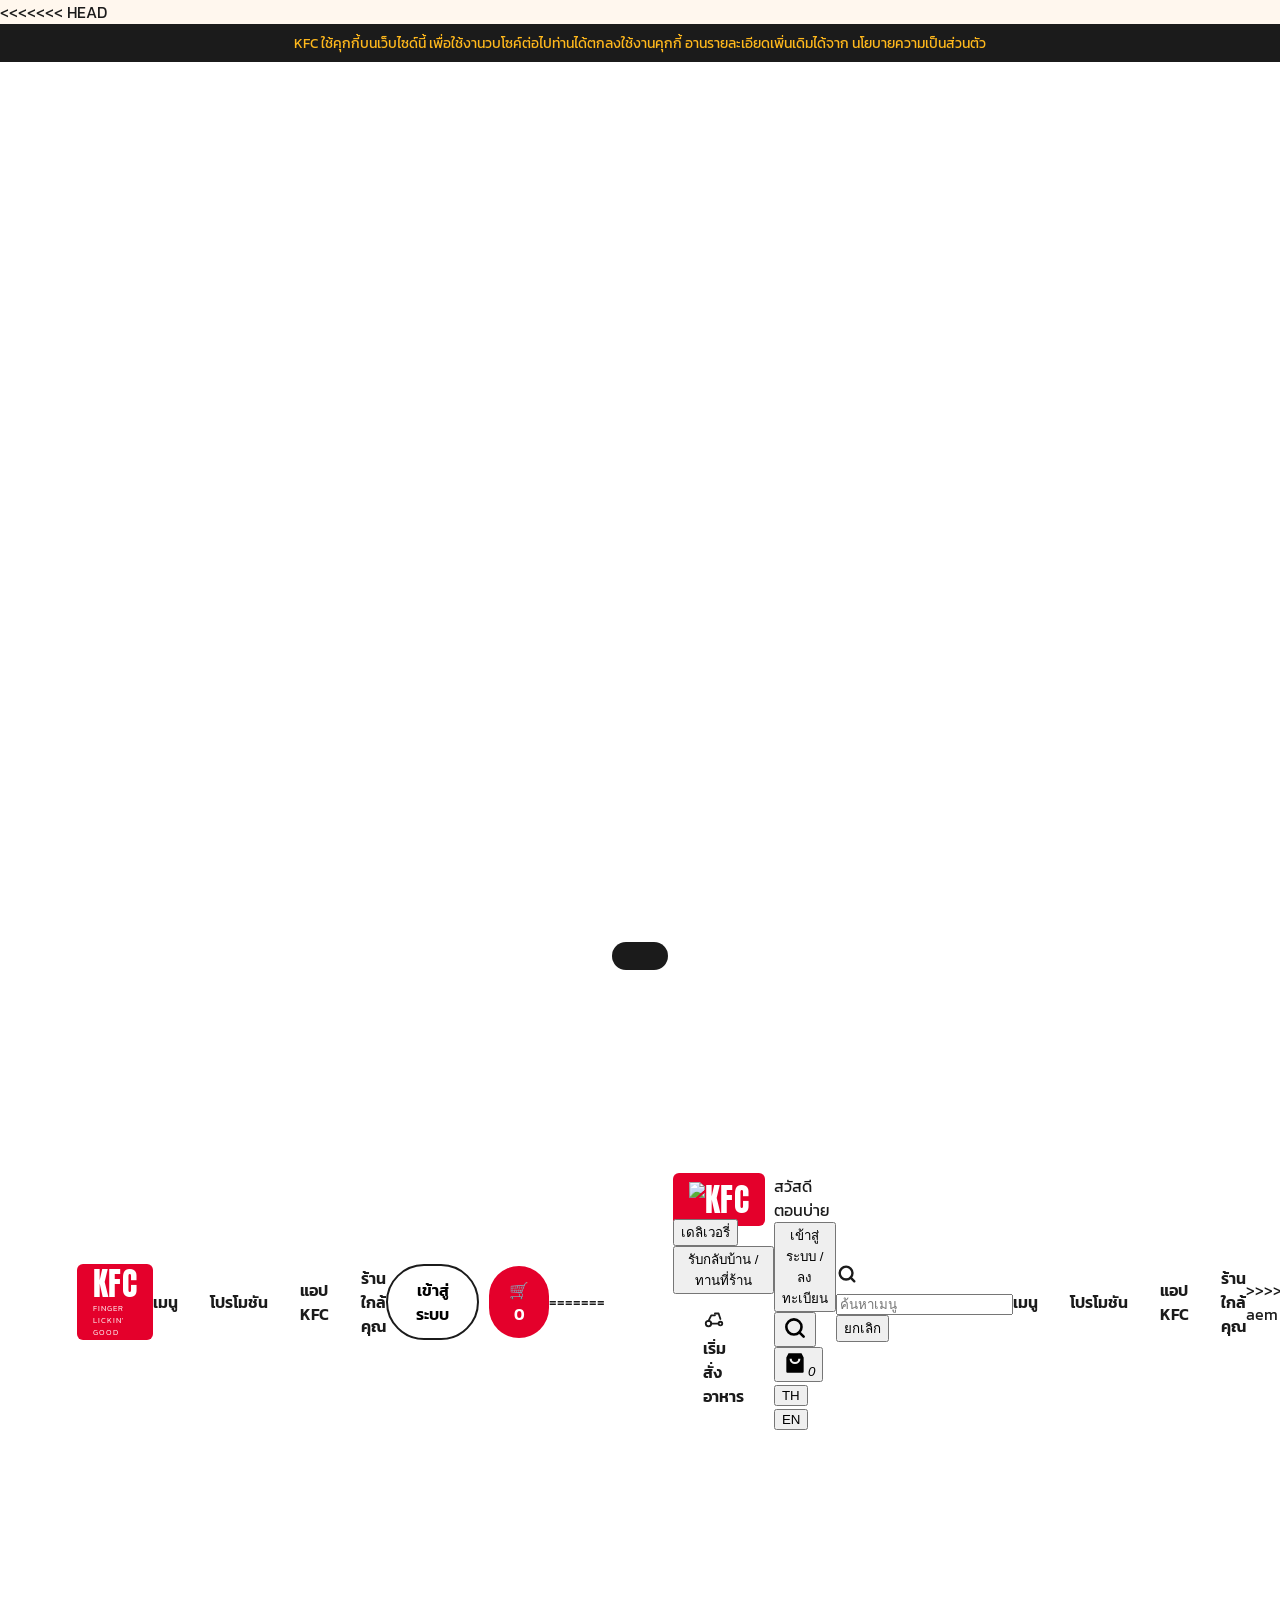
==== commit 54d7511a: "Update bar 8.11.2569" ====
--- a/index.html
+++ b/index.html
@@ -9,6 +9,21 @@
 <link rel="stylesheet" href="css/style.css">
 </head>
 <body>
+<<<<<<< HEAD
+<div class="promo-bar">KFC ใช้คุกกี้บนเว็บไซด์นี้ เพื่อใช้งานวบโซค์ต่อไปท่านได้ตกลงใช้งานคุกกี้ อานรายละเอียดเพิ่นเดิมได้จาก นโยบายความเป็นส่วนตัว
+</div>
+
+<header class="header" id="header">
+  <a href="#" class="logo">KFC<small>Finger Lickin' Good</small></a>
+  <nav class="nav" id="nav">
+    <a href="#menu">เมนู</a><a href="#deals">โปรโมชัน</a><a href="#app">แอป KFC</a><a href="#stores">ร้านใกล้คุณ</a>
+  </nav>
+  <div class="actions">
+    <button class="btn btn--ghost">เข้าสู่ระบบ</button>
+    <button class="btn btn--cart" id="cartBtn">🛒 <span id="cartCount">0</span></button>
+    <button class="burger" id="burger" aria-label="เมนู">☰</button>
+  </div>
+=======
 <header class="header" id="header">
   <div class="header__left">
     <button class="burger" id="burger" aria-label="เมนู"><span></span><span></span><span></span></button>
@@ -31,6 +46,7 @@
     <button class="cancel" id="searchCancel" data-i18n="cancel">ยกเลิก</button>
   </div>
   <nav class="nav" id="nav"><a href="#menu">เมนู</a><a href="#deals">โปรโมชัน</a><a href="#app">แอป KFC</a><a href="#stores">ร้านใกล้คุณ</a></nav>
+>>>>>>> aem
 </header>
 
 <section class="hero">
@@ -100,6 +116,8 @@
   </div>
   <p class="copy">© 2026 KFC · งานนี้จัดทำเพื่อการศึกษาเท่านั้น</p>
 </footer>
+<<<<<<< HEAD
+=======
 <section class="login" id="login" aria-hidden="true">
   <div class="login__top"><a href="#" class="login__logo"><img src="images/kfclogo.png" alt="KFC"></a>
     <div class="lang lang--login" id="lang2"><button class="on" data-lang="th">TH</button><button data-lang="en">EN</button></div></div>
@@ -118,6 +136,7 @@
     <p class="msg" id="loginMsg"></p>
   </form>
 </section>
+>>>>>>> aem
 <div class="toast" id="toast"></div>
 <script src="js/script.js"></script>
 </body>
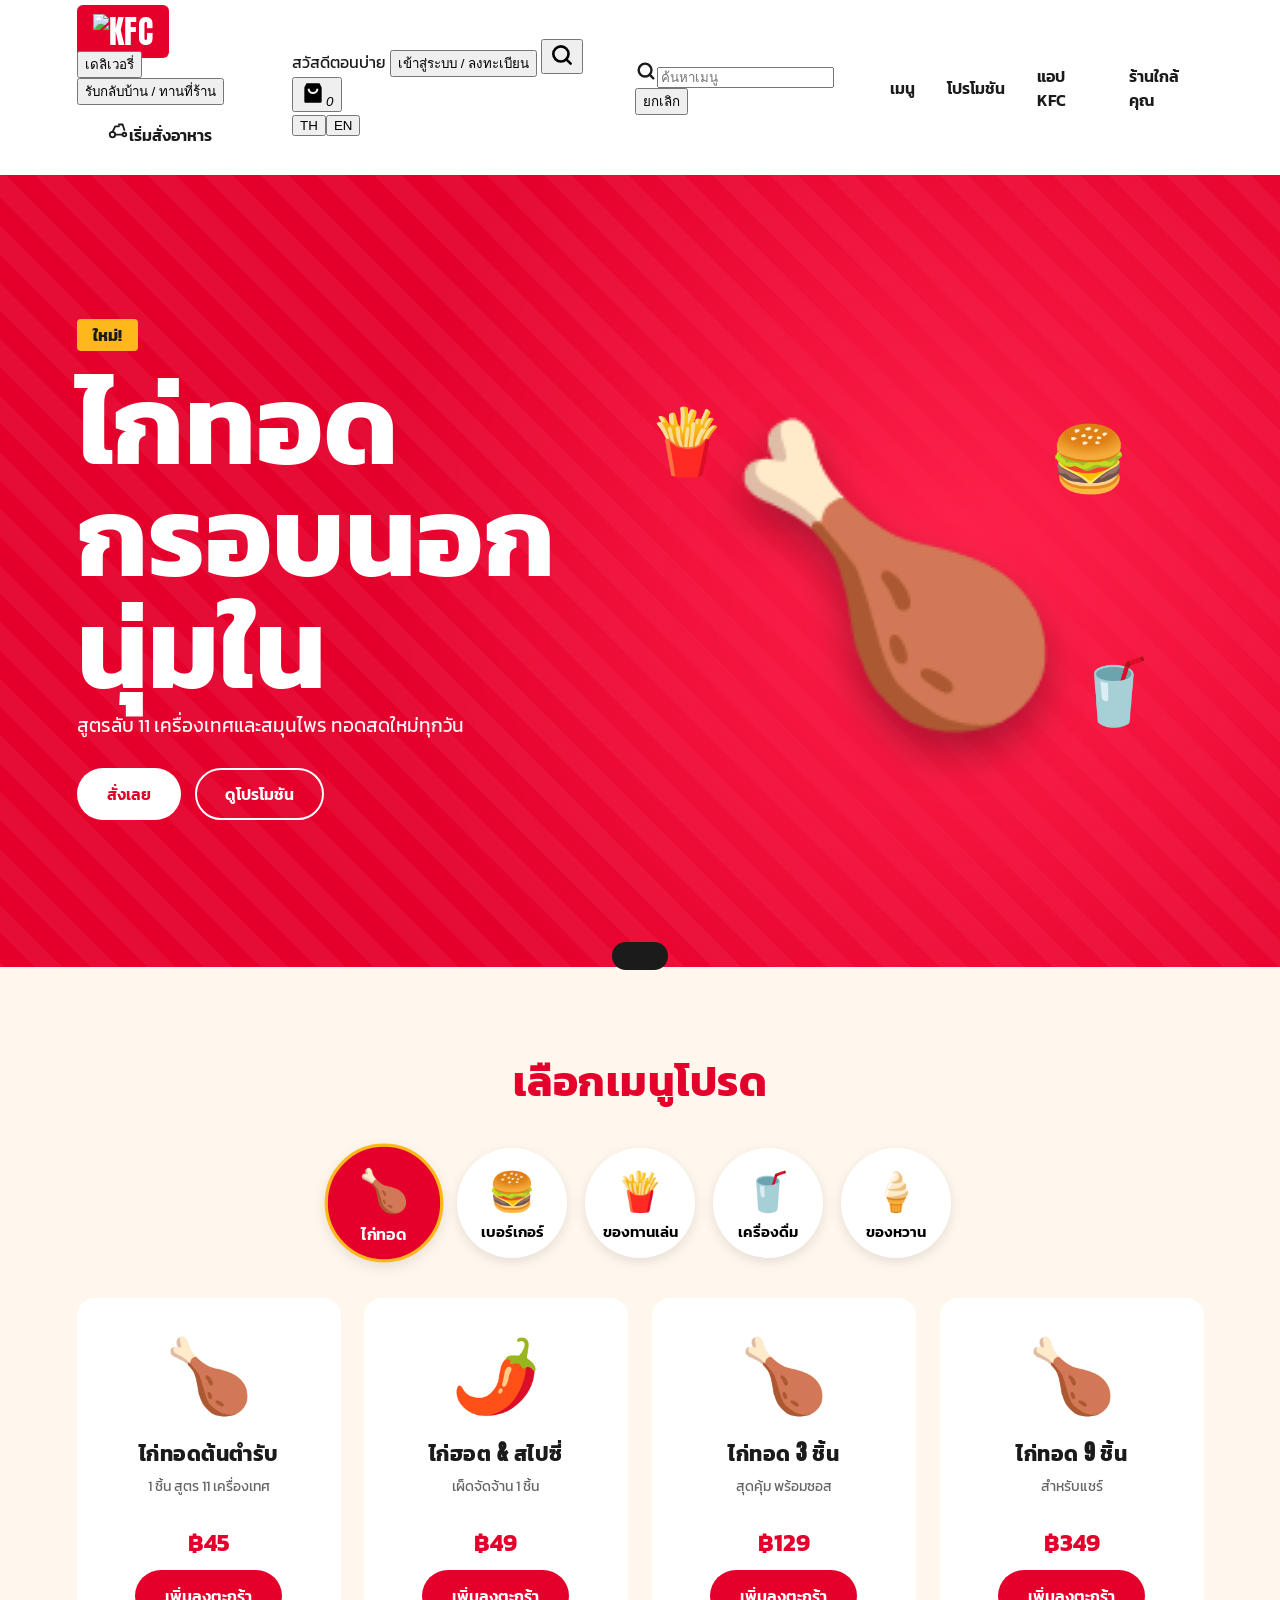
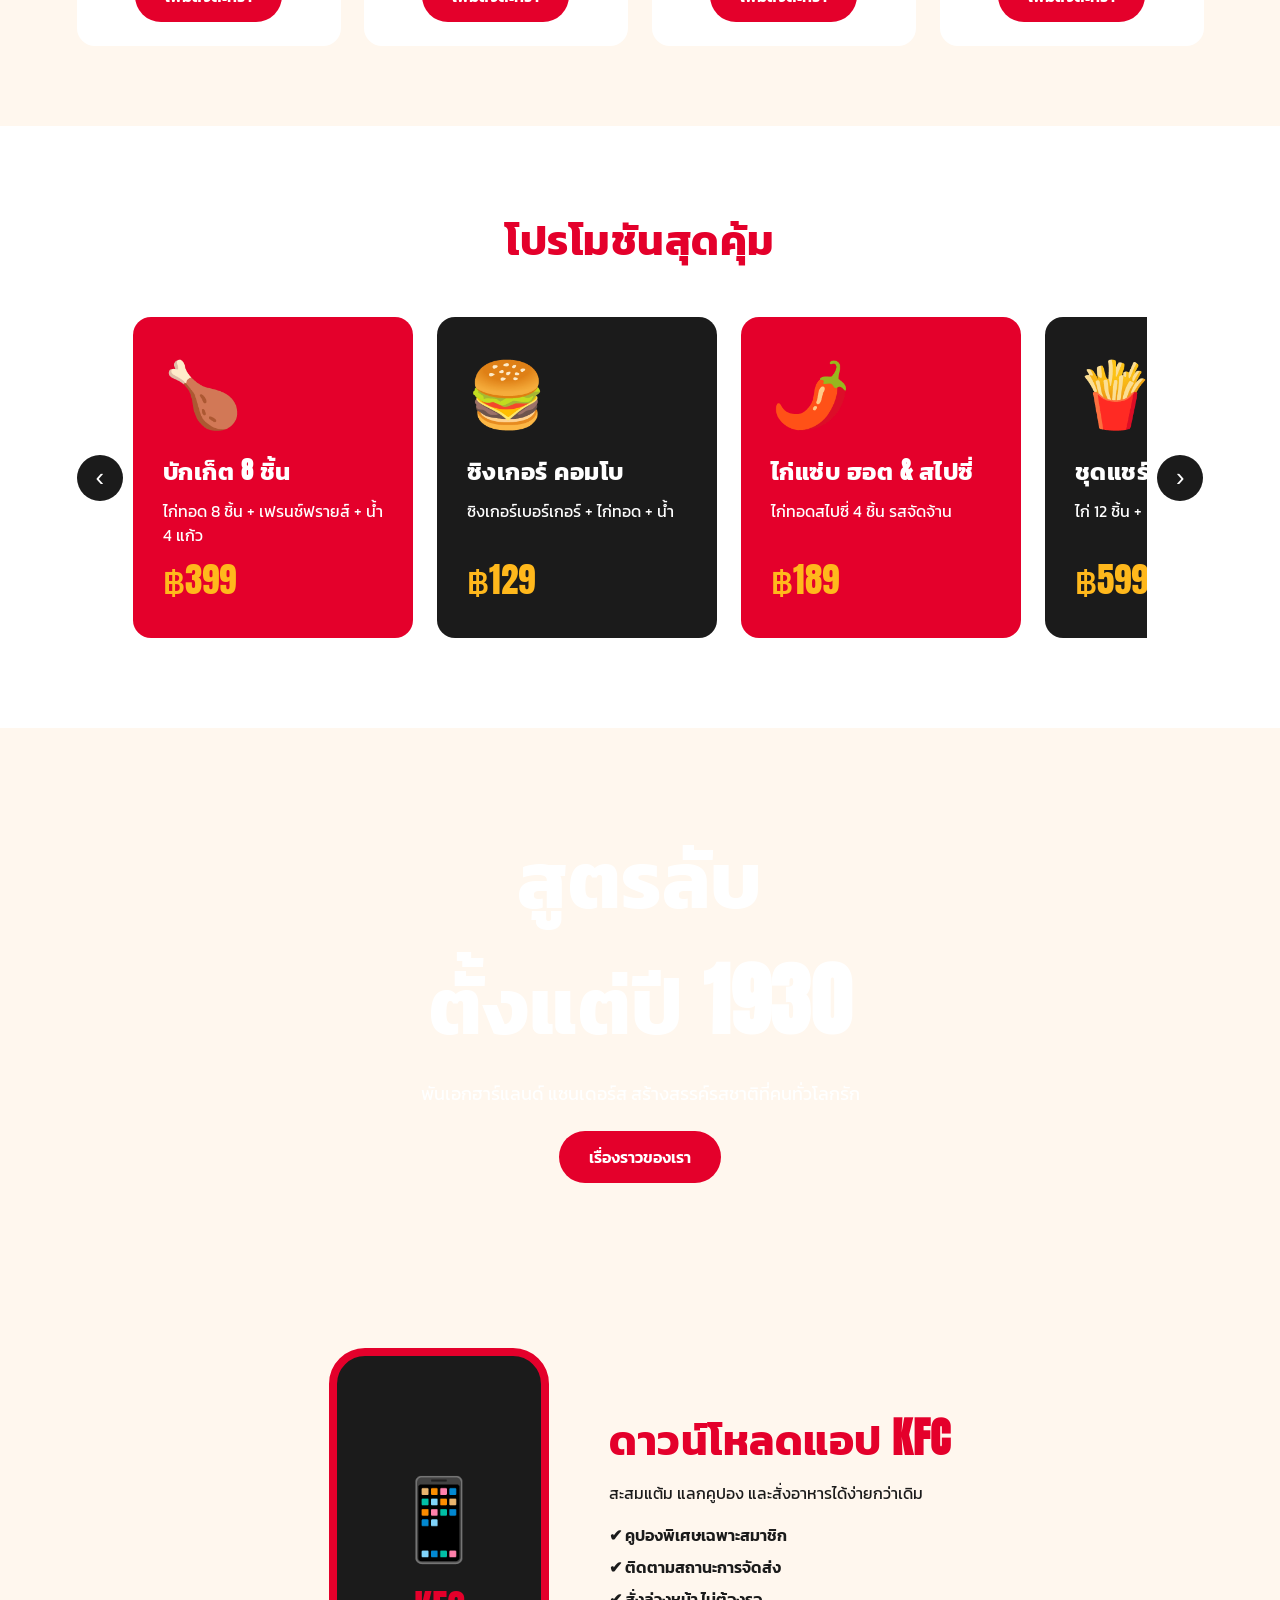
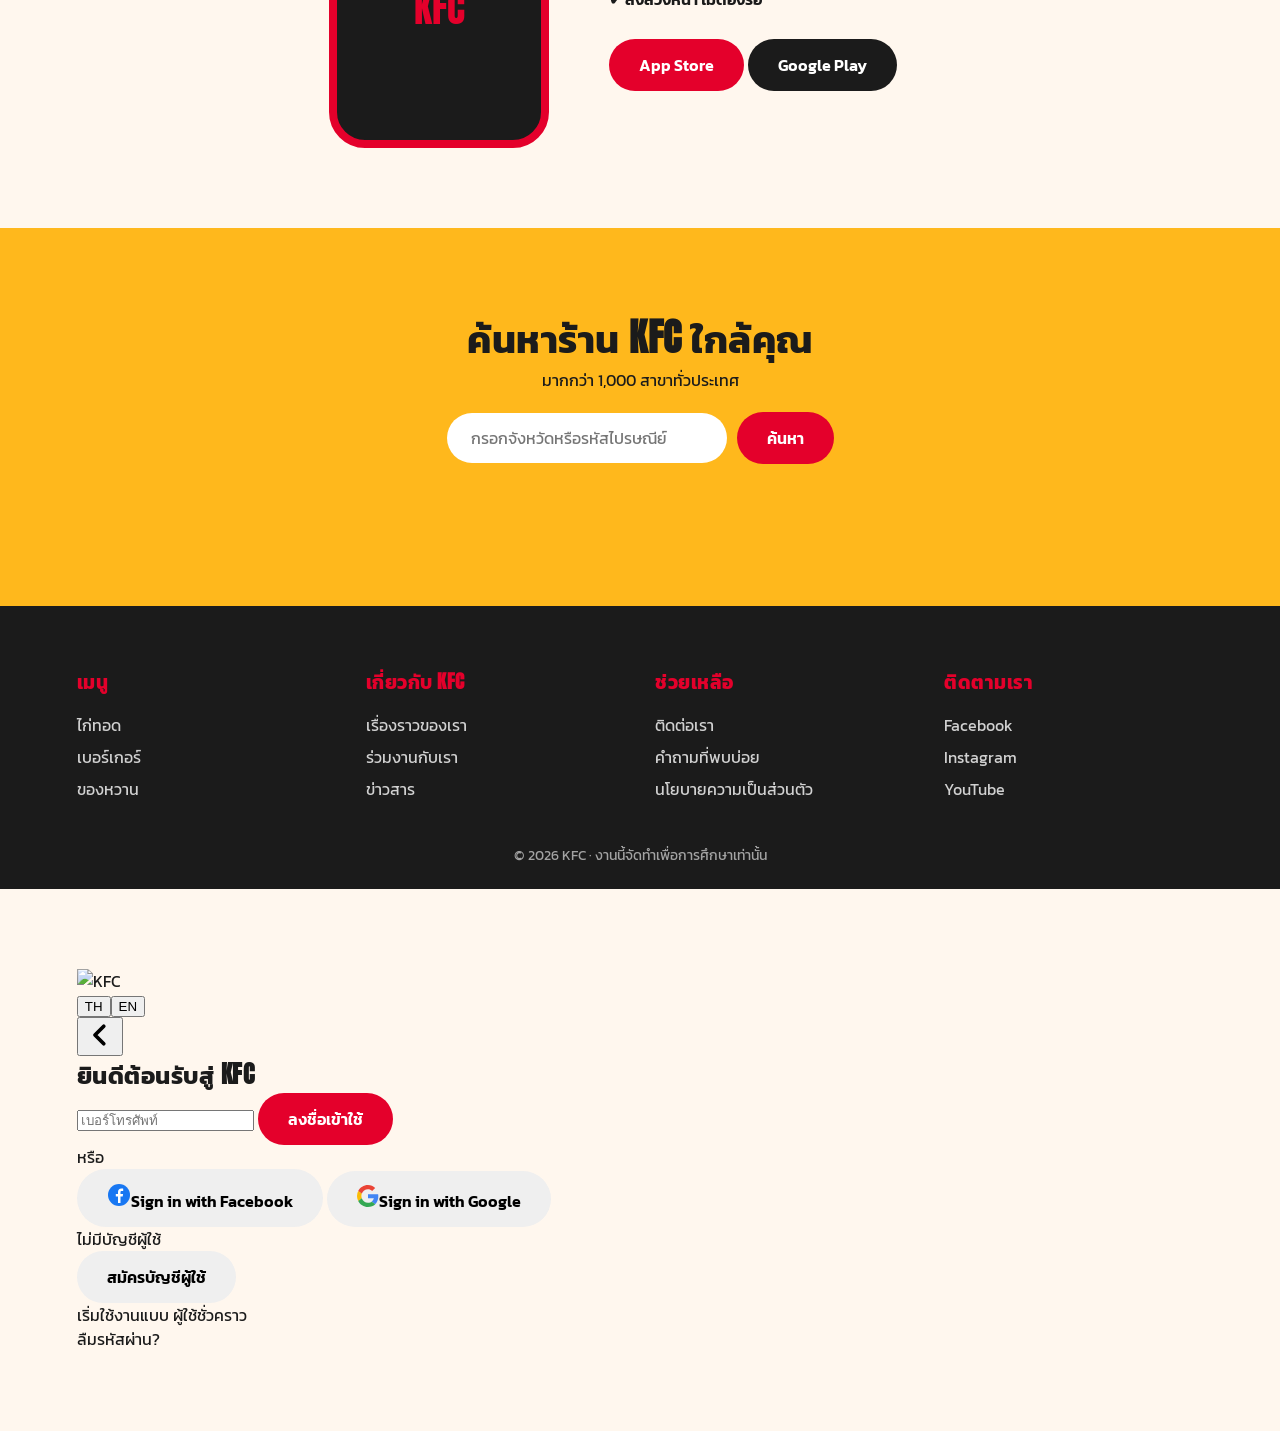
==== commit 3a1ab1e8: "Update bar 8.11.2569" ====
--- a/index.html
+++ b/index.html
@@ -9,21 +9,6 @@
 <link rel="stylesheet" href="css/style.css">
 </head>
 <body>
-<<<<<<< HEAD
-<div class="promo-bar">KFC ใช้คุกกี้บนเว็บไซด์นี้ เพื่อใช้งานวบโซค์ต่อไปท่านได้ตกลงใช้งานคุกกี้ อานรายละเอียดเพิ่นเดิมได้จาก นโยบายความเป็นส่วนตัว
-</div>
-
-<header class="header" id="header">
-  <a href="#" class="logo">KFC<small>Finger Lickin' Good</small></a>
-  <nav class="nav" id="nav">
-    <a href="#menu">เมนู</a><a href="#deals">โปรโมชัน</a><a href="#app">แอป KFC</a><a href="#stores">ร้านใกล้คุณ</a>
-  </nav>
-  <div class="actions">
-    <button class="btn btn--ghost">เข้าสู่ระบบ</button>
-    <button class="btn btn--cart" id="cartBtn">🛒 <span id="cartCount">0</span></button>
-    <button class="burger" id="burger" aria-label="เมนู">☰</button>
-  </div>
-=======
 <header class="header" id="header">
   <div class="header__left">
     <button class="burger" id="burger" aria-label="เมนู"><span></span><span></span><span></span></button>
@@ -46,7 +31,6 @@
     <button class="cancel" id="searchCancel" data-i18n="cancel">ยกเลิก</button>
   </div>
   <nav class="nav" id="nav"><a href="#menu">เมนู</a><a href="#deals">โปรโมชัน</a><a href="#app">แอป KFC</a><a href="#stores">ร้านใกล้คุณ</a></nav>
->>>>>>> aem
 </header>
 
 <section class="hero">
@@ -116,8 +100,6 @@
   </div>
   <p class="copy">© 2026 KFC · งานนี้จัดทำเพื่อการศึกษาเท่านั้น</p>
 </footer>
-<<<<<<< HEAD
-=======
 <section class="login" id="login" aria-hidden="true">
   <div class="login__top"><a href="#" class="login__logo"><img src="images/kfclogo.png" alt="KFC"></a>
     <div class="lang lang--login" id="lang2"><button class="on" data-lang="th">TH</button><button data-lang="en">EN</button></div></div>
@@ -136,7 +118,6 @@
     <p class="msg" id="loginMsg"></p>
   </form>
 </section>
->>>>>>> aem
 <div class="toast" id="toast"></div>
 <script src="js/script.js"></script>
 </body>
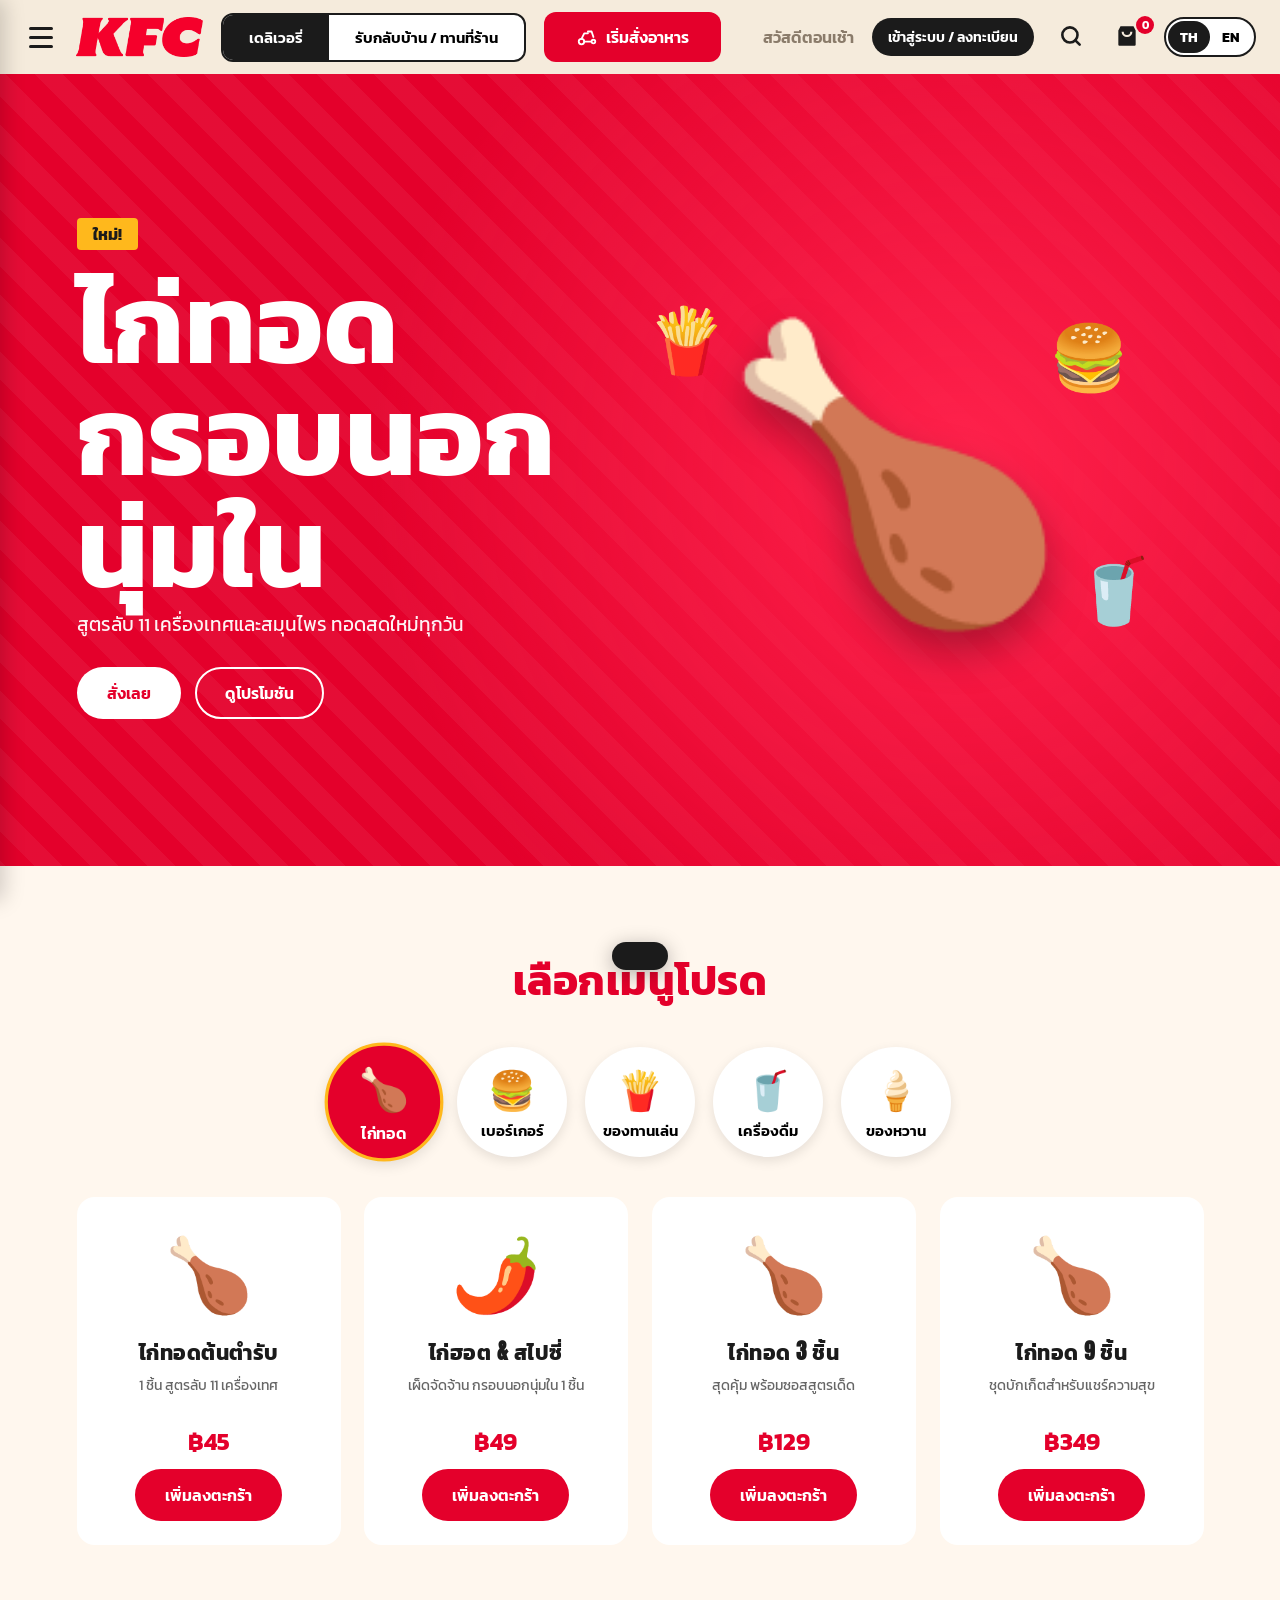
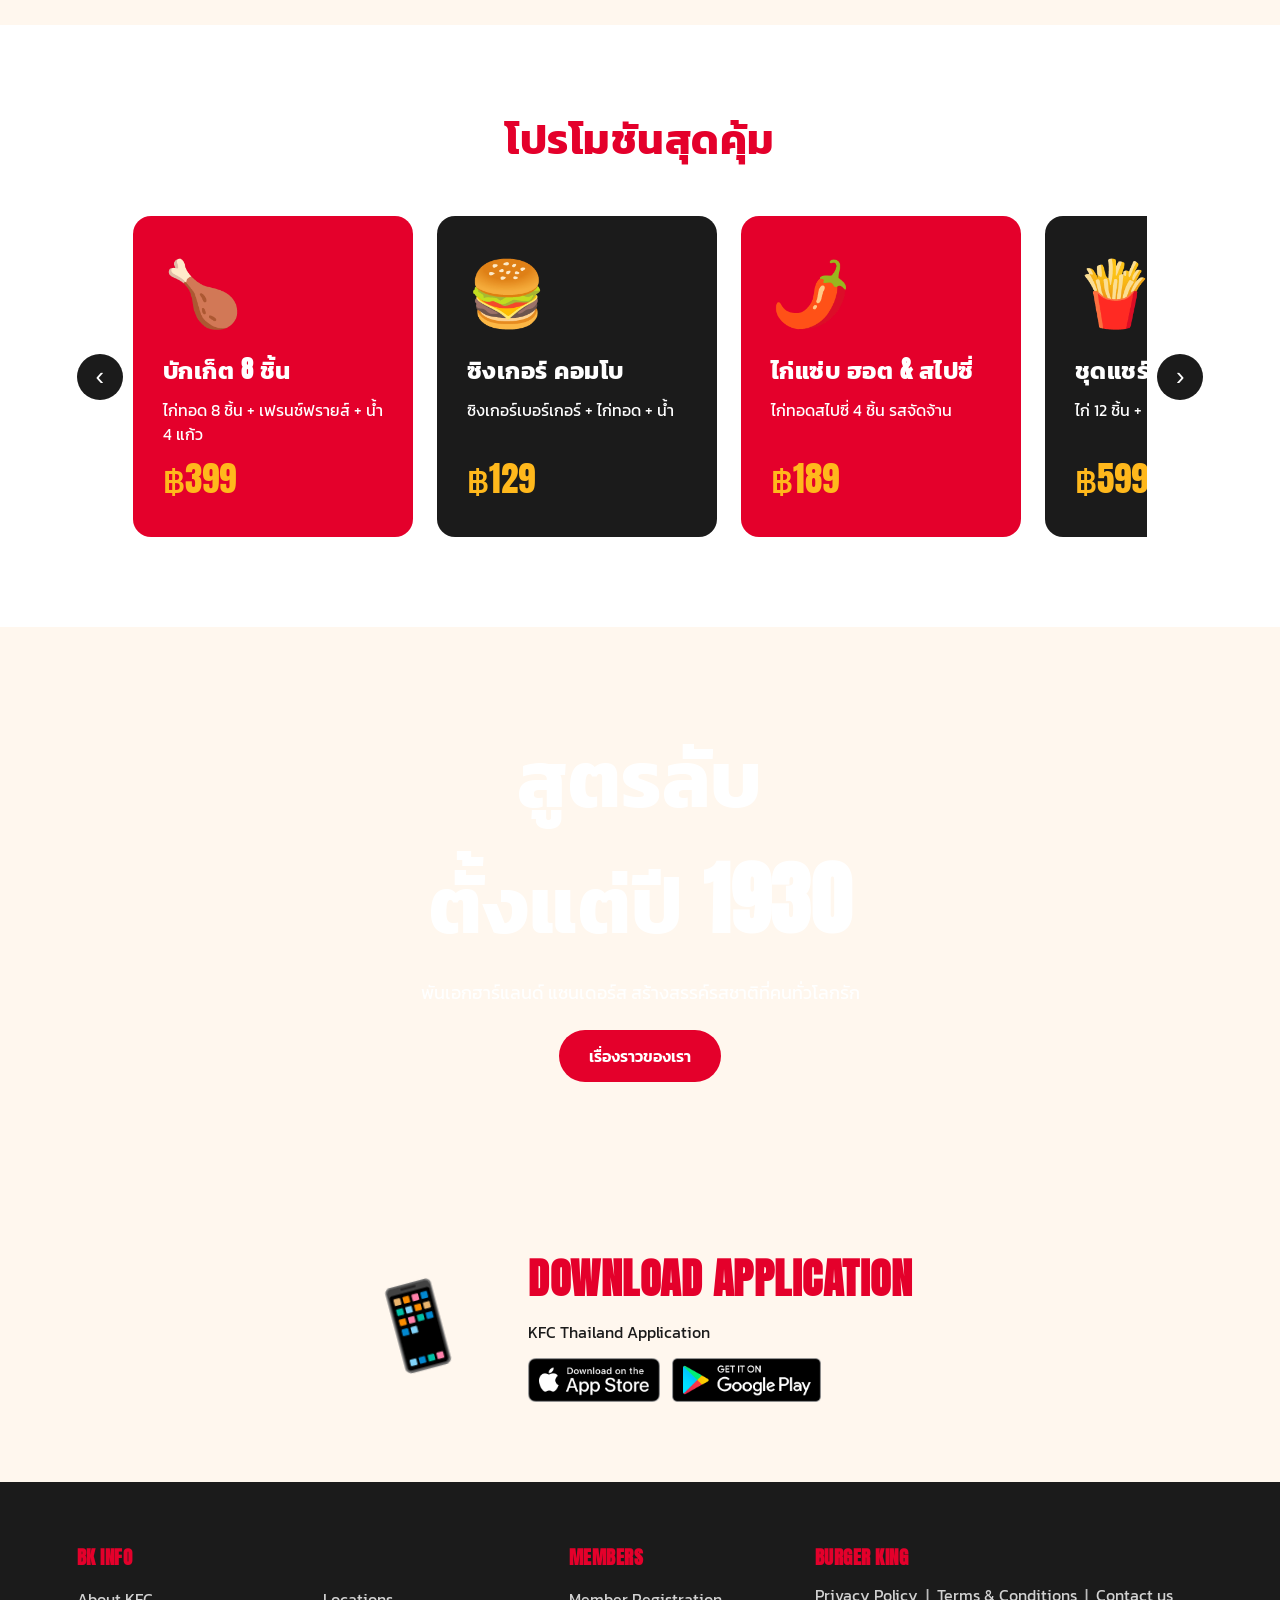
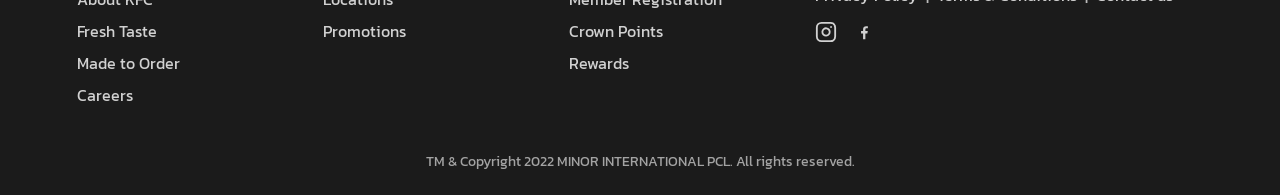
==== commit 67952323: "Update bar and Footer 1 / 2" ====
--- a/index.html
+++ b/index.html
@@ -6,16 +6,16 @@
 <title>KFC ไทย | ไก่ทอดสูตรต้นตำรับ</title>
 <link rel="preconnect" href="https://fonts.googleapis.com">
 <link href="https://fonts.googleapis.com/css2?family=Anton&family=Kanit:wght@300;400;600;700&display=swap" rel="stylesheet">
-<link rel="stylesheet" href="css/style.css">
+<link rel="stylesheet" href="style.css">
 </head>
 <body>
 <header class="header" id="header">
   <div class="header__left">
     <button class="burger" id="burger" aria-label="เมนู"><span></span><span></span><span></span></button>
-    <a href="#" class="logo" aria-label="KFC"><img src="images/kfclogo.png" alt="KFC"></a>
+    <a href="#" class="logo" id="logoTrigger" aria-label="KFC"><img src="Homepage/images/kfclogo.png" onerror="this.src='kfclogo.png'" alt="KFC"></a>
     <div class="seg" id="seg">
-      <button class="seg__btn active" data-i18n="delivery">เดลิเวอรี่</button>
-      <button class="seg__btn" data-i18n="pickup">รับกลับบ้าน / ทานที่ร้าน</button>
+      <button class="seg__btn active" data-i18n="delivery" data-mode="delivery">เดลิเวอรี่</button>
+      <button class="seg__btn" data-i18n="pickup" data-mode="pickup">รับกลับบ้าน / ทานที่ร้าน</button>
     </div>
     <a href="#menu" class="btn btn--order"><svg viewBox="0 0 24 24" width="22" height="22" fill="none" stroke="currentColor" stroke-width="2" stroke-linecap="round" stroke-linejoin="round"><circle cx="6" cy="17" r="3"/><circle cx="19" cy="17" r="2"/><path d="M9 17h7M13 6h4l2 6M6 14l3-6h4"/></svg><span data-i18n="order">เริ่มสั่งอาหาร</span></a>
   </div>
@@ -30,23 +30,58 @@
     <label class="searchbox"><svg viewBox="0 0 24 24" width="22" height="22" fill="none" stroke="currentColor" stroke-width="2.6" stroke-linecap="round"><circle cx="11" cy="11" r="7"/><path d="M20 20l-4-4"/></svg><input id="searchInput" type="text" placeholder="ค้นหาเมนู" data-ph="search"></label>
     <button class="cancel" id="searchCancel" data-i18n="cancel">ยกเลิก</button>
   </div>
-  <nav class="nav" id="nav"><a href="#menu">เมนู</a><a href="#deals">โปรโมชัน</a><a href="#app">แอป KFC</a><a href="#stores">ร้านใกล้คุณ</a></nav>
+  <nav class="nav" id="nav"><a href="#menu" data-i18n="nav_menu">เมนู</a><a href="#deals" data-i18n="nav_deals">โปรโมชัน</a><a href="#app" data-i18n="nav_app">แอป KFC</a></nav>
 </header>
+
+<!-- แถบเลื่อนด้านซ้ายเมื่อกดปุ่มเมนู 3 ขีด -->
+<div class="drawer-backdrop" id="drawerBackdrop"></div>
+<aside class="logo-drawer" id="logoDrawer" aria-hidden="true">
+  <div class="logo-drawer__header">
+    <button class="logo-drawer__close" id="drawerClose" aria-label="ปิดเมนู">✕</button>
+    <div class="lang lang--drawer" id="drawerLang">
+      <button class="on" data-lang="th">TH</button>
+      <button data-lang="en">EN</button>
+    </div>
+  </div>
+
+  <div class="logo-drawer__auth">
+    <button class="pill" id="drawerLoginBtn" data-i18n="login">เข้าสู่ระบบ / ลงทะเบียน</button>
+  </div>
+
+  <div class="logo-drawer__seg">
+    <div class="seg" id="drawerSeg">
+      <button class="seg__btn active" data-i18n="delivery" data-mode="delivery">เดลิเวอรี่</button>
+      <button class="seg__btn" data-i18n="pickup" data-mode="pickup">รับกลับบ้าน / ทานที่ร้าน</button>
+    </div>
+  </div>
+
+  <ul class="logo-drawer__list">
+    <li><a href="#deals" class="is-bold" data-i18n="drawer_promo">โปรโมชัน</a></li>
+    <li><a href="#menu" data-i18n="drawer_bestseller">สินค้าขายดี</a></li>
+    <li><a href="#menu" data-i18n="drawer_group">ชุดคอมโบ</a></li>
+    <li><a href="#menu" data-i18n="drawer_box">เดอะบ็อกซ์</a></li>
+    <li><a href="#menu" data-i18n="drawer_setone">ชุดอิ่มคนเดียว</a></li>
+    <li><a href="#menu" data-i18n="drawer_cbr">ไก่ทอด / เบอร์เกอร์ / ข้าว</a></li>
+    <li><a href="#menu" data-i18n="drawer_snacks">ของทานเล่น</a></li>
+    <li><a href="#menu" data-i18n="drawer_sweets">ของหวาน</a></li>
+    <li><a href="#menu" data-i18n="drawer_drinks">เครื่องดื่ม</a></li>
+  </ul>
+</aside>
 
 <section class="hero">
   <div class="hero__bg" data-parallax="0.3"></div>
   <div class="hero__text reveal">
-    <span class="tag">ใหม่!</span>
-    <h1>ไก่ทอด<br>กรอบนอก<br>นุ่มใน</h1>
-    <p>สูตรลับ 11 เครื่องเทศและสมุนไพร ทอดสดใหม่ทุกวัน</p>
-    <a href="#menu" class="btn btn--primary">สั่งเลย</a>
-    <a href="#deals" class="btn btn--outline">ดูโปรโมชัน</a>
+    <span class="tag" data-i18n="hero_tag">ใหม่!</span>
+    <h1 data-i18n="hero_title">ไก่ทอด<br>กรอบนอก<br>นุ่มใน</h1>
+    <p data-i18n="hero_desc">สูตรลับ 11 เครื่องเทศและสมุนไพร ทอดสดใหม่ทุกวัน</p>
+    <a href="#menu" class="btn btn--primary" data-i18n="hero_order">สั่งเลย</a>
+    <a href="#deals" class="btn btn--outline" data-i18n="hero_deals">ดูโปรโมชัน</a>
   </div>
   <div class="hero__art" data-parallax="-0.15"><span class="bucket">🍗</span><span class="float f1">🍟</span><span class="float f2">🥤</span><span class="float f3">🍔</span></div>
 </section>
 
 <section class="categories" id="menu">
-  <h2 class="title reveal">เลือกเมนูโปรด</h2>
+  <h2 class="title reveal" data-i18n="menu_title">เลือกเมนูโปรด</h2>
   <div class="cat-list">
     <button class="cat active" data-cat="chicken"><i>🍗</i>ไก่ทอด</button>
     <button class="cat" data-cat="burger"><i>🍔</i>เบอร์เกอร์</button>
@@ -58,7 +93,7 @@
 </section>
 
 <section class="deals" id="deals">
-  <h2 class="title reveal">โปรโมชันสุดคุ้ม</h2>
+  <h2 class="title reveal" data-i18n="deals_title">โปรโมชันสุดคุ้ม</h2>
   <div class="carousel">
     <button class="arrow" id="prev">‹</button>
     <div class="track" id="track">
@@ -72,53 +107,89 @@
 </section>
 
 <section class="parallax-band" data-parallax-bg>
-  <div class="reveal"><h2>สูตรลับ<br>ตั้งแต่ปี 1930</h2><p>พันเอกฮาร์แลนด์ แซนเดอร์ส สร้างสรรค์รสชาติที่คนทั่วโลกรัก</p><a href="#" class="btn btn--primary">เรื่องราวของเรา</a></div>
+  <div class="reveal"><h2>สูตรลับ<br>ตั้งแต่ปี 1930</h2><p>พันเอกฮาร์แลนด์ แซนเดอร์ส สร้างสรรค์รสชาติที่คนทั่วโลกรัก</p><a href="#menu" class="btn btn--primary">เรื่องราวของเรา</a></div>
 </section>
 
 <section class="app" id="app">
-  <div class="app__phone reveal">📱<span>KFC</span></div>
+  <div class="app__mockup reveal">
+    <div class="phone-tilt">📱</div>
+  </div>
   <div class="app__text reveal">
-    <h2>ดาวน์โหลดแอป KFC</h2>
-    <p>สะสมแต้ม แลกคูปอง และสั่งอาหารได้ง่ายกว่าเดิม</p>
-    <ul><li>✔ คูปองพิเศษเฉพาะสมาชิก</li><li>✔ ติดตามสถานะการจัดส่ง</li><li>✔ สั่งล่วงหน้า ไม่ต้องรอ</li></ul>
-    <button class="btn btn--primary">App Store</button> <button class="btn btn--dark">Google Play</button>
+    <h2>Download Application</h2>
+    <p>KFC Thailand Application</p>
+    <div class="app__buttons">
+      <a href="#" class="store-badge" aria-label="Download on the App Store">
+        <img src="Homepage/images/AppStore.png" alt="App Store">
+      </a>
+      <a href="#" class="store-badge" aria-label="Get it on Google Play">
+        <img src="Homepage/images/GooglePlay.png" alt="Google Play">
+      </a>
+    </div>
   </div>
-</section>
-
-<section class="stores" id="stores">
-  <div class="reveal"><h2>ค้นหาร้าน KFC ใกล้คุณ</h2><p>มากกว่า 1,000 สาขาทั่วประเทศ</p></div>
-  <form class="finder" onsubmit="return false"><input id="loc" placeholder="กรอกจังหวัดหรือรหัสไปรษณีย์"><button class="btn btn--primary" id="find">ค้นหา</button></form>
-  <p id="findMsg" class="msg"></p>
 </section>
 
 <footer class="footer">
   <div class="cols">
-    <div><h4>เมนู</h4><a href="#">ไก่ทอด</a><a href="#">เบอร์เกอร์</a><a href="#">ของหวาน</a></div>
-    <div><h4>เกี่ยวกับ KFC</h4><a href="#">เรื่องราวของเรา</a><a href="#">ร่วมงานกับเรา</a><a href="#">ข่าวสาร</a></div>
-    <div><h4>ช่วยเหลือ</h4><a href="#">ติดต่อเรา</a><a href="#">คำถามที่พบบ่อย</a><a href="#">นโยบายความเป็นส่วนตัว</a></div>
-    <div><h4>ติดตามเรา</h4><a href="#">Facebook</a><a href="#">Instagram</a><a href="#">YouTube</a></div>
+    <div>
+      <h4>BK INFO</h4>
+      <a href="#">About KFC</a>
+      <a href="#">Fresh Taste</a>
+      <a href="#">Made to Order</a>
+      <a href="#">Careers</a>
+    </div>
+    <div>
+      <h4 style="visibility: hidden; margin-bottom: 12px;">Hidden</h4>
+      <a href="#">Locations</a>
+      <a href="#">Promotions</a>
+    </div>
+    <div>
+      <h4>Members</h4>
+      <a href="#" id="footerMemberReg">Member Registration</a>
+      <a href="#">Crown Points</a>
+      <a href="#">Rewards</a>
+    </div>
+    <div>
+      <h4>BURGER KING</h4>
+      <div class="footer-bottom-links">
+        <a href="#">Privacy Policy</a> <span class="divider">|</span> 
+        <a href="#">Terms &amp; Conditions</a> <span class="divider">|</span> 
+        <a href="#">Contact us</a>
+      </div>
+      <div class="social-icons">
+        <a href="#" aria-label="Instagram"><svg viewBox="0 0 24 24" width="22" height="22" fill="none" stroke="currentColor" stroke-width="2" stroke-linecap="round" stroke-linejoin="round"><rect x="2" y="2" width="20" height="20" rx="5" ry="5"></rect><path d="M16 11.37A4 4 0 1 1 12.63 8 4.04 4.04 0 0 1 16 11.37z"></path><line x1="17.5" y1="6.5" x2="17.51" y2="6.5"></line></svg></a>
+        <a href="#" aria-label="Facebook"><svg viewBox="0 0 24 24" width="22" height="22" fill="currentColor"><path d="M13.5 20v-6.5h2.2l.4-2.6h-2.6V9.3c0-.8.3-1.3 1.4-1.3h1.3V5.7c-.2 0-1-.1-1.9-.1-2 0-3.3 1.2-3.3 3.4v1.9H8.8v2.6H11V20z"/></svg></a>
+      </div>
+    </div>
   </div>
-  <p class="copy">© 2026 KFC · งานนี้จัดทำเพื่อการศึกษาเท่านั้น</p>
+  <p class="copy">TM &amp; Copyright 2022 MINOR INTERNATIONAL PCL. All rights reserved.</p>
 </footer>
+
 <section class="login" id="login" aria-hidden="true">
-  <div class="login__top"><a href="#" class="login__logo"><img src="images/kfclogo.png" alt="KFC"></a>
-    <div class="lang lang--login" id="lang2"><button class="on" data-lang="th">TH</button><button data-lang="en">EN</button></div></div>
+  <div class="login__top">
+    <a href="#" class="login__logo"><img src="Homepage/images/kfclogo.png" onerror="this.src='kfclogo.png'" alt="KFC"></a>
+    <div class="lang lang--login" id="lang2">
+      <button class="on" data-lang="th">TH</button>
+      <button data-lang="en">EN</button>
+    </div>
+  </div>
   <button class="login__back" id="loginBack" aria-label="กลับ"><svg viewBox="0 0 24 24" width="30" height="30" fill="none" stroke="currentColor" stroke-width="3" stroke-linecap="round" stroke-linejoin="round"><path d="M15 5l-7 7 7 7"/></svg></button>
   <form class="login__box" id="loginForm" onsubmit="return false">
     <h2 data-i18n="welcome">ยินดีต้อนรับสู่ KFC</h2>
-    <input type="tel" id="phone" placeholder="เบอร์โทรศัพท์" data-ph="phone">
+    <input type="tel" id="phone" placeholder="เบอร์โทรศัพท์" data-ph="phone" autocomplete="tel">
     <button class="btn btn--wide btn--primary" id="signin" data-i18n="signin">ลงชื่อเข้าใช้</button>
     <p class="or" data-i18n="or">หรือ</p>
-    <button class="btn btn--wide btn--social" type="button"><svg width="24" height="24" viewBox="0 0 24 24"><circle cx="12" cy="12" r="11" fill="#1877f2"/><path d="M13.5 20v-6.5h2.2l.4-2.6h-2.6V9.3c0-.8.3-1.3 1.4-1.3h1.3V5.7c-.2 0-1-.1-1.9-.1-2 0-3.3 1.2-3.3 3.4v1.9H8.8v2.6H11V20z" fill="#fff"/></svg>Sign in with Facebook</button>
-    <button class="btn btn--wide btn--social" type="button"><svg width="22" height="22" viewBox="0 0 48 48"><path fill="#EA4335" d="M24 9.5c3.5 0 6.6 1.2 9 3.5l6.7-6.7C35.6 2.4 30.2 0 24 0 14.6 0 6.5 5.4 2.6 13.2l7.8 6.1C12.3 13.6 17.7 9.5 24 9.5z"/><path fill="#4285F4" d="M46.5 24.5c0-1.6-.1-3.1-.4-4.5H24v9h12.7c-.6 3-2.3 5.5-4.8 7.2l7.6 5.9c4.5-4.1 7-10.2 7-17.6z"/><path fill="#FBBC05" d="M10.4 28.7A14.5 14.5 0 0 1 9.5 24c0-1.6.3-3.2.9-4.7l-7.8-6.1A24 24 0 0 0 0 24c0 3.9.9 7.5 2.6 10.8z"/><path fill="#34A853" d="M24 48c6.5 0 11.9-2.1 15.9-5.8l-7.6-5.9c-2.1 1.4-4.9 2.3-8.3 2.3-6.3 0-11.7-4.1-13.6-9.8l-7.8 6.1C6.5 42.6 14.6 48 24 48z"/></svg>Sign in with Google</button>
+    <button class="btn btn--wide btn--social" id="btnFacebook" type="button"><svg width="24" height="24" viewBox="0 0 24 24"><circle cx="12" cy="12" r="11" fill="#1877f2"/><path d="M13.5 20v-6.5h2.2l.4-2.6h-2.6V9.3c0-.8.3-1.3 1.4-1.3h1.3V5.7c-.2 0-1-.1-1.9-.1-2 0-3.3 1.2-3.3 3.4v1.9H8.8v2.6H11V20z" fill="#fff"/></svg>Sign in with Facebook</button>
+    <button class="btn btn--wide btn--social" id="btnGoogle" type="button"><svg width="22" height="22" viewBox="0 0 48 48"><path fill="#EA4335" d="M24 9.5c3.5 0 6.6 1.2 9 3.5l6.7-6.7C35.6 2.4 30.2 0 24 0 14.6 0 6.5 5.4 2.6 13.2l7.8 6.1C12.3 13.6 17.7 9.5 24 9.5z"/><path fill="#4285F4" d="M46.5 24.5c0-1.6-.1-3.1-.4-4.5H24v9h12.7c-.6 3-2.3 5.5-4.8 7.2l7.6 5.9c4.5-4.1 7-10.2 7-17.6z"/><path fill="#FBBC05" d="M10.4 28.7A14.5 14.5 0 0 1 9.5 24c0-1.6.3-3.2.9-4.7l-7.8-6.1A24 24 0 0 0 0 24c0 3.9.9 7.5 2.6 10.8z"/><path fill="#34A853" d="M24 48c6.5 0 11.9-2.1 15.9-5.8l-7.6-5.9c-2.1 1.4-4.9 2.3-8.3 2.3-6.3 0-11.7-4.1-13.6-9.8l-7.8 6.1C6.5 42.6 14.6 48 24 48z"/></svg>Sign in with Google</button>
     <p class="noacc" data-i18n="noacc">ไม่มีบัญชีผู้ใช้</p>
-    <button class="btn btn--wide btn--outline-red" type="button" data-i18n="register">สมัครบัญชีผู้ใช้</button>
+    <button class="btn btn--wide btn--outline-red" id="registerBtn" type="button" data-i18n="register">สมัครบัญชีผู้ใช้</button>
     <p class="guest"><span data-i18n="guest1">เริ่มใช้งานแบบ</span> <a href="#" id="guest" data-i18n="guest2">ผู้ใช้ชั่วคราว</a></p>
-    <a href="#" class="forgot" data-i18n="forgot">ลืมรหัสผ่าน?</a>
+    <a href="#" class="forgot" id="forgotLink" data-i18n="forgot">ลืมรหัสผ่าน?</a>
     <p class="msg" id="loginMsg"></p>
   </form>
 </section>
+
 <div class="toast" id="toast"></div>
-<script src="js/script.js"></script>
+
+<script src="script.js"></script>
 </body>
 </html>
--- a/style.css
+++ b/style.css
@@ -0,0 +1,1167 @@
+* {
+  box-sizing: border-box;
+  margin: 0;
+}
+
+html {
+  scroll-behavior: smooth;
+}
+
+body {
+  font-family: "Kanit", sans-serif;
+  color: #1b1b1b;
+  background: #fff7ee;
+  overflow-x: hidden;
+}
+
+a {
+  color: inherit;
+  text-decoration: none;
+}
+
+section {
+  padding: 80px 6%;
+}
+
+h1, h2, h3, h4, .logo {
+  font-family: "Anton", "Kanit", sans-serif;
+  text-transform: uppercase;
+  letter-spacing: 0.5px;
+}
+
+.title {
+  font-size: 2.6rem;
+  text-align: center;
+  margin-bottom: 36px;
+  color: #e4002b;
+}
+
+.btn {
+  font: 600 1rem "Kanit", sans-serif;
+  padding: 12px 28px;
+  border-radius: 50px;
+  border: 2px solid transparent;
+  cursor: pointer;
+  display: inline-block;
+  transition: all 0.25s;
+}
+.btn--primary {
+  background: #e4002b;
+  color: #fff;
+}
+.btn--primary:hover {
+  background: rgb(69.4117647059%, 0%, 13.0908152735%);
+  transform: scale(1.06);
+}
+.btn--outline {
+  border-color: #fff;
+  color: #fff;
+  background: none;
+  margin-left: 10px;
+}
+.btn--outline:hover {
+  background: #fff;
+  color: #e4002b;
+}
+.btn--ghost {
+  background: none;
+  border-color: #1b1b1b;
+}
+.btn--ghost:hover {
+  background: #1b1b1b;
+  color: #fff;
+}
+.btn--dark {
+  background: #1b1b1b;
+  color: #fff;
+}
+.btn--dark:hover {
+  background: #444;
+}
+.btn--cart {
+  background: #e4002b;
+  color: #fff;
+  padding: 10px 18px;
+}
+
+.header {
+  position: sticky;
+  top: 0;
+  z-index: 50;
+  display: flex;
+  flex-direction: row;
+  justify-content: space-between;
+  align-items: center;
+  gap: 16px;
+  padding: 12px 24px;
+  background: #f5ebdc;
+  transition: box-shadow 0.3s, padding 0.3s;
+}
+.header.scrolled {
+  box-shadow: 0 4px 18px rgba(0, 0, 0, 0.15);
+  padding: 7px 24px;
+}
+.header__left, .header__right {
+  display: flex;
+  flex-direction: row;
+  justify-content: center;
+  align-items: center;
+  gap: 18px;
+}
+.header .burger {
+  width: 34px;
+  height: 34px;
+  background: none;
+  border: 0;
+  cursor: pointer;
+  display: flex;
+  flex-direction: column;
+  justify-content: center;
+  align-items: center;
+  gap: 6px;
+}
+.header .burger span {
+  width: 24px;
+  height: 3px;
+  background: #1b1b1b;
+  border-radius: 3px;
+  transition: transform 0.3s, opacity 0.3s;
+}
+.header .burger.open span:nth-child(1) {
+  transform: translateY(9px) rotate(45deg);
+}
+.header .burger.open span:nth-child(2) {
+  opacity: 0;
+}
+.header .burger.open span:nth-child(3) {
+  transform: translateY(-9px) rotate(-45deg);
+}
+.header .logo {
+  display: flex;
+  flex-direction: row;
+  justify-content: center;
+  align-items: center;
+  transition: transform 0.3s;
+  cursor: default; /* กำหนดให้โลโก้ไม่มีเคอร์เซอร์คลิก */
+}
+.header .logo img {
+  height: 40px;
+  display: block;
+}
+.header .seg {
+  display: flex;
+  border: 2px solid #1b1b1b;
+  border-radius: 12px;
+  overflow: hidden;
+  background: #fff;
+}
+.header .seg__btn {
+  font: 600 0.95rem "Kanit", sans-serif;
+  padding: 11px 26px;
+  border: 0;
+  background: none;
+  cursor: pointer;
+  transition: background 0.3s, color 0.3s;
+}
+.header .seg__btn.active {
+  background: #1b1b1b;
+  color: #fff;
+}
+.header .seg__btn:not(.active):hover {
+  background: #eee;
+}
+.header .btn--order {
+  background: #e4002b;
+  color: #fff;
+  border-radius: 12px;
+  padding: 11px 30px;
+  display: flex;
+  flex-direction: row;
+  justify-content: center;
+  align-items: center;
+  gap: 8px;
+}
+.header .btn--order:hover {
+  background: rgb(73.4117647059%, 0%, 13.8452012384%);
+  transform: scale(1.05);
+}
+.header .greet {
+  color: #8a7b6a;
+  font-weight: 600;
+}
+.header .pill {
+  background: #1b1b1b;
+  color: #fff;
+  border: 0;
+  border-radius: 50px;
+  padding: 8px 16px;
+  font: 600 0.9rem "Kanit", sans-serif;
+  cursor: pointer;
+  transition: background 0.25s;
+}
+.header .pill:hover {
+  background: #e4002b;
+}
+.header .icon {
+  background: none;
+  border: 0;
+  cursor: pointer;
+  color: #1b1b1b;
+  position: relative;
+  transition: transform 0.25s, color 0.25s;
+}
+.header .icon:hover {
+  transform: scale(1.18);
+  color: #e4002b;
+}
+.header .bag em {
+  position: absolute;
+  top: -6px;
+  right: -8px;
+  background: #e4002b;
+  color: #fff;
+  font: 700 0.7rem "Kanit", sans-serif;
+  min-width: 18px;
+  height: 18px;
+  border-radius: 9px;
+  display: flex;
+  flex-direction: row;
+  justify-content: center;
+  align-items: center;
+  font-style: normal;
+}
+.header .lang {
+  display: flex;
+  border: 2px solid #1b1b1b;
+  border-radius: 50px;
+  padding: 2px;
+  background: #fff;
+}
+.header .lang button {
+  border: 0;
+  background: none;
+  font: 700 0.85rem "Kanit", sans-serif;
+  padding: 6px 12px;
+  border-radius: 50px;
+  cursor: pointer;
+  transition: all 0.3s;
+}
+.header .lang button.on {
+  background: #1b1b1b;
+  color: #fff;
+}
+
+/* ซ่อน nav เมนูแบบเดิม */
+.header .nav {
+  display: none !important;
+}
+
+/* ช่องค้นหาชิดขวา และซ่อนข้อความด้านหลังเมื่อเปิดใช้งาน */
+.header .searchbar {
+  position: absolute;
+  inset: auto 0 0 auto;
+  top: 0;
+  bottom: 0;
+  width: auto;
+  background: #f5ebdc;
+  display: flex;
+  flex-direction: row;
+  justify-content: flex-end;
+  align-items: center;
+  gap: 16px;
+  padding: 0 24px;
+  opacity: 0;
+  pointer-events: none;
+  transform: translateY(-100%);
+  transition: transform 0.35s ease, opacity 0.35s;
+  z-index: 60;
+}
+.header .searchbar.open {
+  opacity: 1;
+  pointer-events: auto;
+  transform: none;
+}
+.header:has(.searchbar.open) .header__right {
+  opacity: 0 !important;
+  visibility: hidden !important;
+  pointer-events: none !important;
+}
+.header .searchbox {
+  width: 320px;
+  max-width: 45vw;
+  display: flex;
+  flex-direction: row;
+  justify-content: flex-start;
+  align-items: center;
+  gap: 10px;
+  background: #fff;
+  border: 1px solid #d8c9b8;
+  border-radius: 12px;
+  padding: 8px 14px;
+  color: #9a7b6a;
+}
+.header .searchbox input {
+  flex: 1;
+  border: 0;
+  outline: 0;
+  font: 1rem "Kanit", sans-serif;
+  color: #1b1b1b;
+  background: none;
+}
+.header .searchbox:focus-within {
+  border-color: #e4002b;
+  box-shadow: 0 0 0 3px rgba(228, 0, 43, 0.15);
+}
+.header .cancel {
+  background: none;
+  border: 0;
+  color: #e4002b;
+  font: 700 1rem "Kanit", sans-serif;
+  cursor: pointer;
+}
+.header .cancel:hover {
+  text-decoration: underline;
+}
+
+@media (max-width: 860px) {
+  .header {
+    padding: 10px 14px;
+  }
+  .header__left, .header__right {
+    gap: 10px;
+  }
+  .header .greet, .header .pill, .header .seg, .header .lang {
+    display: none;
+  }
+  .header .btn--order {
+    padding: 10px 16px;
+  }
+  .header .btn--order span {
+    display: none;
+  }
+}
+
+/* แถบเลื่อนด้านซ้าย (Drawer เมนู 3 ขีด) */
+.drawer-backdrop {
+  position: fixed;
+  inset: 0;
+  background: rgba(0, 0, 0, 0.55);
+  z-index: 199;
+  opacity: 0;
+  visibility: hidden;
+  transition: opacity 0.3s ease, visibility 0.3s ease;
+}
+.drawer-backdrop.open {
+  opacity: 1;
+  visibility: visible;
+}
+
+.logo-drawer {
+  position: fixed;
+  top: 0;
+  left: 0;
+  bottom: 0;
+  width: 280px;
+  max-width: 82vw;
+  background: #f5ebdc;
+  z-index: 200;
+  padding: 20px 28px;
+  box-shadow: 4px 0 20px rgba(0, 0, 0, 0.18);
+  transform: translateX(-100%);
+  transition: transform 0.35s cubic-bezier(0.4, 0, 0.2, 1);
+  overflow-y: auto;
+  display: flex;
+  flex-direction: column;
+}
+.logo-drawer.open {
+  transform: translateX(0);
+}
+
+.logo-drawer__header {
+  display: flex;
+  align-items: center;
+  justify-content: space-between;
+  margin-bottom: 20px;
+}
+
+.logo-drawer__close {
+  background: none;
+  border: none;
+  font-size: 24px;
+  line-height: 1;
+  color: #1b1b1b;
+  cursor: pointer;
+  padding: 4px;
+}
+.logo-drawer__close:hover {
+  color: #e4002b;
+}
+
+.logo-drawer__auth {
+  margin-bottom: 14px;
+}
+.logo-drawer__auth .pill {
+  width: 100%;
+  text-align: center;
+  justify-content: center;
+  font-size: 0.95rem;
+  padding: 10px 16px;
+}
+
+.logo-drawer__seg {
+  margin-bottom: 20px;
+}
+.logo-drawer__seg .seg {
+  display: flex;
+  width: 100%;
+  border: 2px solid #1b1b1b;
+  border-radius: 12px;
+  overflow: hidden;
+  background: #fff;
+}
+.logo-drawer__seg .seg__btn {
+  flex: 1;
+  font: 600 0.85rem "Kanit", sans-serif;
+  padding: 9px 8px;
+  border: 0;
+  background: none;
+  cursor: pointer;
+  text-align: center;
+  transition: background 0.25s, color 0.25s;
+}
+.logo-drawer__seg .seg__btn.active {
+  background: #1b1b1b;
+  color: #fff;
+}
+
+.lang--drawer {
+  display: inline-flex;
+  align-items: center;
+  border: 1.5px solid #1b1b1b;
+  border-radius: 999px;
+  padding: 2px;
+  background: #fff;
+}
+.lang--drawer button {
+  border: 0;
+  background: transparent;
+  color: #1b1b1b;
+  font: 700 0.75rem "Kanit", sans-serif;
+  padding: 3px 10px;
+  border-radius: 999px;
+  cursor: pointer;
+  transition: all 0.2s;
+}
+.lang--drawer button.on {
+  background: #1b1b1b;
+  color: #fff;
+}
+
+.pill.logged-in {
+  background: #e4002b;
+  color: #fff;
+}
+.pill.logged-in:hover {
+  background: #b50022;
+}
+
+.logo-drawer__list {
+  list-style: none;
+  padding: 0;
+  margin: 0;
+  display: flex;
+  flex-direction: column;
+  gap: 20px;
+}
+
+.logo-drawer__list a {
+  display: block;
+  font-family: "Kanit", sans-serif;
+  font-size: 1.05rem;
+  color: #1b1b1b;
+  text-decoration: none;
+  transition: color 0.2s, padding-left 0.2s;
+}
+.logo-drawer__list a.is-bold {
+  font-weight: 700;
+}
+.logo-drawer__list a:hover {
+  color: #e4002b;
+  padding-left: 6px;
+}
+
+.hero {
+  position: relative;
+  min-height: 88vh;
+  background: #e4002b;
+  color: #fff;
+  display: flex;
+  flex-direction: row;
+  justify-content: space-between;
+  align-items: center;
+  overflow: hidden;
+  gap: 30px;
+}
+.hero__bg {
+  position: absolute;
+  inset: -10% 0;
+  background: radial-gradient(circle at 75% 50%, rgb(100%, 13.4117647059%, 29.742002064%) 0, transparent 55%), repeating-linear-gradient(45deg, rgba(255, 255, 255, 0.05) 0 20px, transparent 20px 40px);
+}
+.hero__text {
+  position: relative;
+  z-index: 2;
+  max-width: 520px;
+}
+.hero__text h1 {
+  font-size: clamp(3.4rem, 9vw, 7rem);
+  line-height: 1;
+  margin: 14px 0;
+}
+.hero__text p {
+  font-size: 1.2rem;
+  margin-bottom: 28px;
+  opacity: 0.95;
+}
+.hero__text .btn--primary {
+  background: #fff;
+  color: #e4002b;
+}
+.hero__text .btn--primary:hover {
+  background: #ffb81c;
+  color: #1b1b1b;
+}
+.hero__art {
+  position: relative;
+  z-index: 2;
+  flex: 1;
+  display: flex;
+  flex-direction: row;
+  justify-content: center;
+  align-items: center;
+  min-height: 340px;
+}
+.hero .tag {
+  background: #ffb81c;
+  color: #1b1b1b;
+  padding: 4px 16px;
+  border-radius: 4px;
+  font-weight: 700;
+}
+@media (max-width: 860px) {
+  .hero {
+    flex-direction: column;
+    text-align: center;
+    padding-top: 50px;
+  }
+}
+
+.bucket {
+  font-size: clamp(10rem, 22vw, 18rem);
+  animation: bounce 3s ease-in-out infinite;
+  filter: drop-shadow(0 20px 20px rgba(0, 0, 0, 0.3));
+}
+
+.float {
+  position: absolute;
+  font-size: 4rem;
+  animation: floaty 4s ease-in-out infinite;
+}
+.float.f1 {
+  top: 8%;
+  left: 10%;
+}
+.float.f2 {
+  bottom: 10%;
+  right: 8%;
+  animation-delay: -1s;
+}
+.float.f3 {
+  top: 12%;
+  right: 12%;
+  animation-delay: -2s;
+}
+
+@keyframes bounce {
+  50% {
+    transform: translateY(-22px) rotate(4deg);
+  }
+}
+@keyframes floaty {
+  50% {
+    transform: translateY(-18px) rotate(-10deg);
+  }
+}
+.cat-list {
+  display: flex;
+  flex-direction: row;
+  justify-content: center;
+  align-items: center;
+  flex-wrap: wrap;
+  gap: 18px;
+  margin-bottom: 40px;
+}
+
+.cat {
+  display: flex;
+  flex-direction: column;
+  justify-content: center;
+  align-items: center;
+  width: 110px;
+  height: 110px;
+  border-radius: 50%;
+  border: 3px solid transparent;
+  background: #fff;
+  font: 600 0.95rem "Kanit", sans-serif;
+  cursor: pointer;
+  box-shadow: 0 4px 12px rgba(0, 0, 0, 0.1);
+  transition: all 0.3s;
+}
+.cat i {
+  font-size: 2.4rem;
+  font-style: normal;
+  transition: transform 0.3s;
+}
+.cat:hover i {
+  transform: scale(1.25) rotate(-8deg);
+}
+.cat.active {
+  background: #e4002b;
+  color: #fff;
+  border-color: #ffb81c;
+  transform: scale(1.08);
+}
+
+.products {
+  display: grid;
+  grid-template-columns: repeat(auto-fit, minmax(220px, 1fr));
+  gap: 24px;
+}
+
+.card {
+  background: #fff;
+  border-radius: 18px;
+  padding: 24px;
+  text-align: center;
+  transition: transform 0.3s ease, box-shadow 0.3s ease;
+}
+.card:hover {
+  transform: translateY(-8px);
+  box-shadow: 0 16px 30px rgba(0, 0, 0, 0.18);
+}
+.card {
+  animation: pop 0.5s both;
+}
+.card i {
+  display: block;
+  font-size: 4.5rem;
+  font-style: normal;
+  margin-bottom: 8px;
+}
+.card h3 {
+  font-size: 1.3rem;
+  margin-bottom: 6px;
+}
+.card p {
+  font-size: 0.9rem;
+  color: #666;
+  min-height: 40px;
+}
+.card b {
+  display: block;
+  color: #e4002b;
+  font-size: 1.5rem;
+  margin: 10px 0;
+}
+
+@keyframes pop {
+  from {
+    opacity: 0;
+    transform: scale(0.85) translateY(20px);
+  }
+}
+.deals {
+  background: #fff;
+}
+
+.carousel {
+  display: flex;
+  flex-direction: row;
+  justify-content: center;
+  align-items: center;
+  gap: 10px;
+}
+
+.track {
+  display: flex;
+  gap: 24px;
+  overflow-x: auto;
+  scroll-snap-type: x mandatory;
+  scroll-behavior: smooth;
+  padding: 10px;
+  scrollbar-width: none;
+}
+.track::-webkit-scrollbar {
+  display: none;
+}
+
+.deal {
+  flex: 0 0 280px;
+  scroll-snap-align: start;
+  background: #e4002b;
+  color: #fff;
+  border-radius: 18px;
+  padding: 30px;
+  transition: transform 0.3s ease, box-shadow 0.3s ease;
+}
+.deal:hover {
+  transform: translateY(-8px);
+  box-shadow: 0 16px 30px rgba(0, 0, 0, 0.18);
+}
+.deal i {
+  font-size: 4rem;
+  font-style: normal;
+}
+.deal h3 {
+  font-size: 1.5rem;
+  margin: 10px 0;
+}
+.deal p {
+  min-height: 54px;
+}
+.deal b {
+  font: 2.2rem "Anton", "Kanit", sans-serif;
+  color: #ffb81c;
+}
+.deal--dark {
+  background: #1b1b1b;
+}
+
+.arrow {
+  width: 46px;
+  height: 46px;
+  flex: none;
+  border-radius: 50%;
+  border: 0;
+  background: #1b1b1b;
+  color: #fff;
+  font-size: 1.6rem;
+  cursor: pointer;
+  transition: background 0.2s;
+}
+.arrow:hover {
+  background: #e4002b;
+}
+
+.parallax-band {
+  min-height: 60vh;
+  display: flex;
+  flex-direction: row;
+  justify-content: center;
+  align-items: center;
+  text-align: center;
+  color: #fff;
+  background: linear-gradient(rgba(0, 0, 0, 0.6), rgba(228, 0, 43, 0.7)), repeating-linear-gradient(135deg, #3a0008 0 30px, #4d000c 30px 60px);
+  background-attachment: fixed;
+  background-size: cover;
+}
+.parallax-band h2 {
+  font-size: clamp(2.5rem, 7vw, 5rem);
+  margin-bottom: 14px;
+}
+.parallax-band p {
+  margin-bottom: 24px;
+  font-size: 1.15rem;
+}
+
+.app {
+  display: flex;
+  flex-direction: row;
+  justify-content: center;
+  align-items: center;
+  gap: 60px;
+  flex-wrap: wrap;
+}
+.app__phone {
+  width: 220px;
+  height: 400px;
+  background: #1b1b1b;
+  border-radius: 36px;
+  border: 8px solid #e4002b;
+  display: flex;
+  flex-direction: column;
+  justify-content: center;
+  align-items: center;
+  font-size: 5rem;
+  color: #fff;
+  animation: floaty 5s infinite;
+}
+.app__phone span {
+  font: 2.4rem "Anton", "Kanit", sans-serif;
+  color: #e4002b;
+}
+.app__text {
+  max-width: 440px;
+}
+.app__text h2 {
+  font-size: 2.6rem;
+  color: #e4002b;
+  margin-bottom: 10px;
+}
+.app__text p {
+  margin-bottom: 14px;
+}
+.app__text ul {
+  list-style: none;
+  margin-bottom: 24px;
+  padding: 0;
+}
+.app__text ul li {
+  padding: 4px 0;
+  font-weight: 600;
+}
+
+.stores {
+  background: #ffb81c;
+  text-align: center;
+}
+.stores h2 {
+  font-size: 2.4rem;
+}
+.stores p {
+  margin-bottom: 20px;
+}
+.stores .finder {
+  display: flex;
+  flex-direction: row;
+  justify-content: center;
+  align-items: center;
+  gap: 10px;
+  flex-wrap: wrap;
+}
+.stores .finder input {
+  padding: 13px 24px;
+  border-radius: 50px;
+  border: 0;
+  min-width: 280px;
+  font: 1rem "Kanit", sans-serif;
+}
+.stores .msg {
+  margin-top: 18px;
+  font-weight: 600;
+  min-height: 24px;
+}
+
+.footer {
+  background: #1b1b1b;
+  color: #fff;
+  padding: 60px 6% 24px;
+}
+.footer .cols {
+  display: grid;
+  grid-template-columns: repeat(auto-fit, minmax(180px, 1fr));
+  gap: 30px;
+}
+.footer h4 {
+  color: #e4002b;
+  margin-bottom: 12px;
+  font-size: 1.2rem;
+}
+.footer a {
+  display: block;
+  padding: 4px 0;
+  opacity: 0.8;
+  transition: 0.2s;
+}
+.footer a:hover {
+  opacity: 1;
+  color: #ffb81c;
+  padding-left: 6px;
+}
+.footer .copy {
+  text-align: center;
+  margin-top: 40px;
+  font-size: 0.85rem;
+  opacity: 0.6;
+}
+
+.reveal {
+  opacity: 0;
+  transform: translateY(50px);
+  transition: opacity 0.9s ease, transform 0.9s ease;
+}
+.reveal.show {
+  opacity: 1;
+  transform: none;
+}
+
+.toast {
+  position: fixed;
+  bottom: 30px;
+  left: 50%;
+  transform: translate(-50%, 100px);
+  background: #1b1b1b;
+  color: #fff;
+  padding: 14px 28px;
+  border-radius: 50px;
+  transition: transform 0.4s;
+  z-index: 999;
+  pointer-events: none;
+  box-shadow: 0 4px 20px rgba(0, 0, 0, 0.3);
+}
+.toast.on {
+  transform: translate(-50%, 0);
+}
+
+.login {
+  position: fixed;
+  inset: 0;
+  z-index: 250;
+  padding: 0;
+  background: #f5ebdc;
+  overflow-y: auto;
+  opacity: 0;
+  visibility: hidden;
+  transform: translateY(30px);
+  transition: opacity 0.4s, transform 0.4s, visibility 0.4s;
+}
+.login.open {
+  opacity: 1;
+  visibility: visible;
+  transform: none;
+}
+.login__top {
+  display: flex;
+  flex-direction: row;
+  justify-content: center;
+  align-items: center;
+  position: relative;
+  width: 100%;
+  height: 64px;
+  background: #f5ebdc;
+  box-shadow: 0 2px 8px rgba(0, 0, 0, 0.08);
+}
+.login__top .lang--login {
+  position: absolute;
+  right: 24px;
+  top: 50%;
+  transform: translateY(-50%);
+  display: inline-flex;
+  align-items: center;
+  border: 1.5px solid #502314;
+  border-radius: 999px;
+  padding: 0;
+  background: transparent;
+  overflow: hidden;
+  height: 28px;
+}
+.login__top .lang--login button {
+  border: 0;
+  background: transparent;
+  color: #502314;
+  font: 700 0.75rem "Kanit", sans-serif;
+  padding: 0 10px;
+  height: 100%;
+  border-radius: 999px;
+  cursor: pointer;
+  transition: all 0.25s;
+}
+.login__top .lang--login button.on {
+  background: #502314;
+  color: #fff;
+}
+.login__logo img {
+  height: 42px;
+  display: block;
+}
+.login__back {
+  position: absolute;
+  top: 90px;
+  left: 24px;
+  background: none;
+  border: 0;
+  cursor: pointer;
+  color: #1b1b1b;
+  transition: transform 0.25s;
+}
+.login__back:hover {
+  transform: translateX(-6px);
+  color: #e4002b;
+}
+.login__box {
+  max-width: 336px;
+  margin: 0 auto;
+  padding: 40px 0 60px;
+  display: flex;
+  flex-direction: column;
+  justify-content: flex-start;
+  align-items: stretch;
+  gap: 16px;
+  text-align: center;
+}
+.login__box h2 {
+  font: 700 1.5rem "Kanit", sans-serif;
+  text-transform: none;
+  letter-spacing: 0;
+  margin-bottom: 12px;
+}
+.login__box input {
+  padding: 15px 16px;
+  border: 1px solid #ddd0c0;
+  border-radius: 8px;
+  font: 1rem "Kanit", sans-serif;
+  outline: 0;
+  transition: border-color 0.2s, box-shadow 0.2s;
+}
+.login__box input:focus {
+  border-color: #e4002b;
+  box-shadow: 0 0 0 3px rgba(228, 0, 43, 0.15);
+}
+.login__box .or {
+  margin: 14px 0 8px;
+  color: #8a7b6a;
+  font-weight: 600;
+}
+.login__box .noacc {
+  margin-top: 40px;
+  font-weight: 600;
+  margin-bottom: 0;
+}
+.login__box .guest {
+  font-size: 1.15rem;
+  margin: 22px 0 8px;
+}
+.login__box .guest a {
+  color: #e4002b;
+  font-weight: 700;
+}
+.login__box .forgot {
+  color: #e4002b;
+  font-weight: 700;
+  margin-top: 14px;
+}
+.login__box .msg {
+  font-weight: 600;
+  color: #e4002b;
+  min-height: 22px;
+}
+
+.btn--wide {
+  width: 100%;
+  padding: 14px;
+}
+.btn--wide.btn--primary {
+  margin-top: 4px;
+}
+
+.btn--social {
+  background: #fff;
+  border: 1.5px solid #1b1b1b;
+  color: #1b1b1b;
+  display: flex;
+  flex-direction: row;
+  justify-content: center;
+  align-items: center;
+  gap: 10px;
+  padding: 11px;
+  font-weight: 500;
+}
+.btn--social:hover {
+  background: #ffffff;
+  transform: scale(1.02);
+}
+
+.btn--outline-red {
+  background: #fff;
+  border: 1.5px solid #e4002b;
+  color: #e4002b;
+  font-weight: 700;
+}
+.btn--outline-red:hover {
+  background: #e4002b;
+  color: #fff;
+}
+
+/* ขยายคอลัมน์สุดท้าย (BURGER KING) ให้กว้างกว่าคอลัมน์อื่นเพื่อไม่ให้ข้อความตกบรรทัด */
+@media (min-width: 861px) {
+  .footer .cols {
+    grid-template-columns: 1fr 1fr 1fr 1.8fr;
+  }
+}
+
+/* บังคับให้ลิงก์ Privacy Policy | Terms & Conditions | Contact us เรียงแนวนอน */
+.footer .footer-bottom-links {
+  display: flex;
+  flex-direction: row;
+  align-items: center;
+  flex-wrap: nowrap;
+  gap: 8px;
+  margin-bottom: 14px;
+  white-space: nowrap;
+}
+
+.footer .footer-bottom-links a {
+  display: inline-block;
+  padding: 0;
+}
+
+.footer .footer-bottom-links .divider {
+  opacity: 0.7;
+}
+
+/* บังคับให้ไอคอน Instagram และ Facebook เรียงแนวนอนข้างกัน */
+.footer .social-icons {
+  display: flex;
+  flex-direction: row;
+  align-items: center;
+  gap: 16px;
+  margin-top: 10px;
+}
+
+.footer .social-icons a {
+  display: inline-flex;
+  align-items: center;
+  justify-content: center;
+  padding: 0;
+}
+
+/* ควบคุมขนาดปุ่มดาวน์โหลดแอปให้พอดีและสวยงาม */
+.app__buttons {
+  display: flex;
+  flex-direction: row; /* จัดเรียงปุ่มให้อยู่ในแนวนอน */
+  gap: 12px;
+  align-items: center;
+  flex-wrap: wrap;
+}
+
+.store-badge {
+  display: inline-block;
+  transition: transform 0.25s ease;
+}
+
+/* กำหนดความสูงให้รูปภาพปุ่มไม่ให้ใหญ่เกินไป (เช่น 44px) และความกว้างปรับอัตโนมัติ */
+.store-badge img {
+  height: 44px !important;
+  width: auto !important;
+  max-width: none !important;
+  display: block;
+}
+
+.store-badge:hover {
+  transform: scale(1.05);
+}
+
+/* จัดการขนาดไอคอนโทรศัพท์ด้านข้างให้พอดี ไม่ให้เล็กหรือใหญ่ผิดปกติ */
+.app__mockup .phone-tilt {
+  font-size: 5rem; /* ปรับขนาดไอคอนโทรศัพท์ให้สมดุล */
+  transform: rotate(-15deg);
+}
+
+@media (max-width: 860px) {
+  .app {
+    flex-direction: column;
+    text-align: center;
+  }
+  .app__buttons {
+    justify-content: center;
+  }
+}
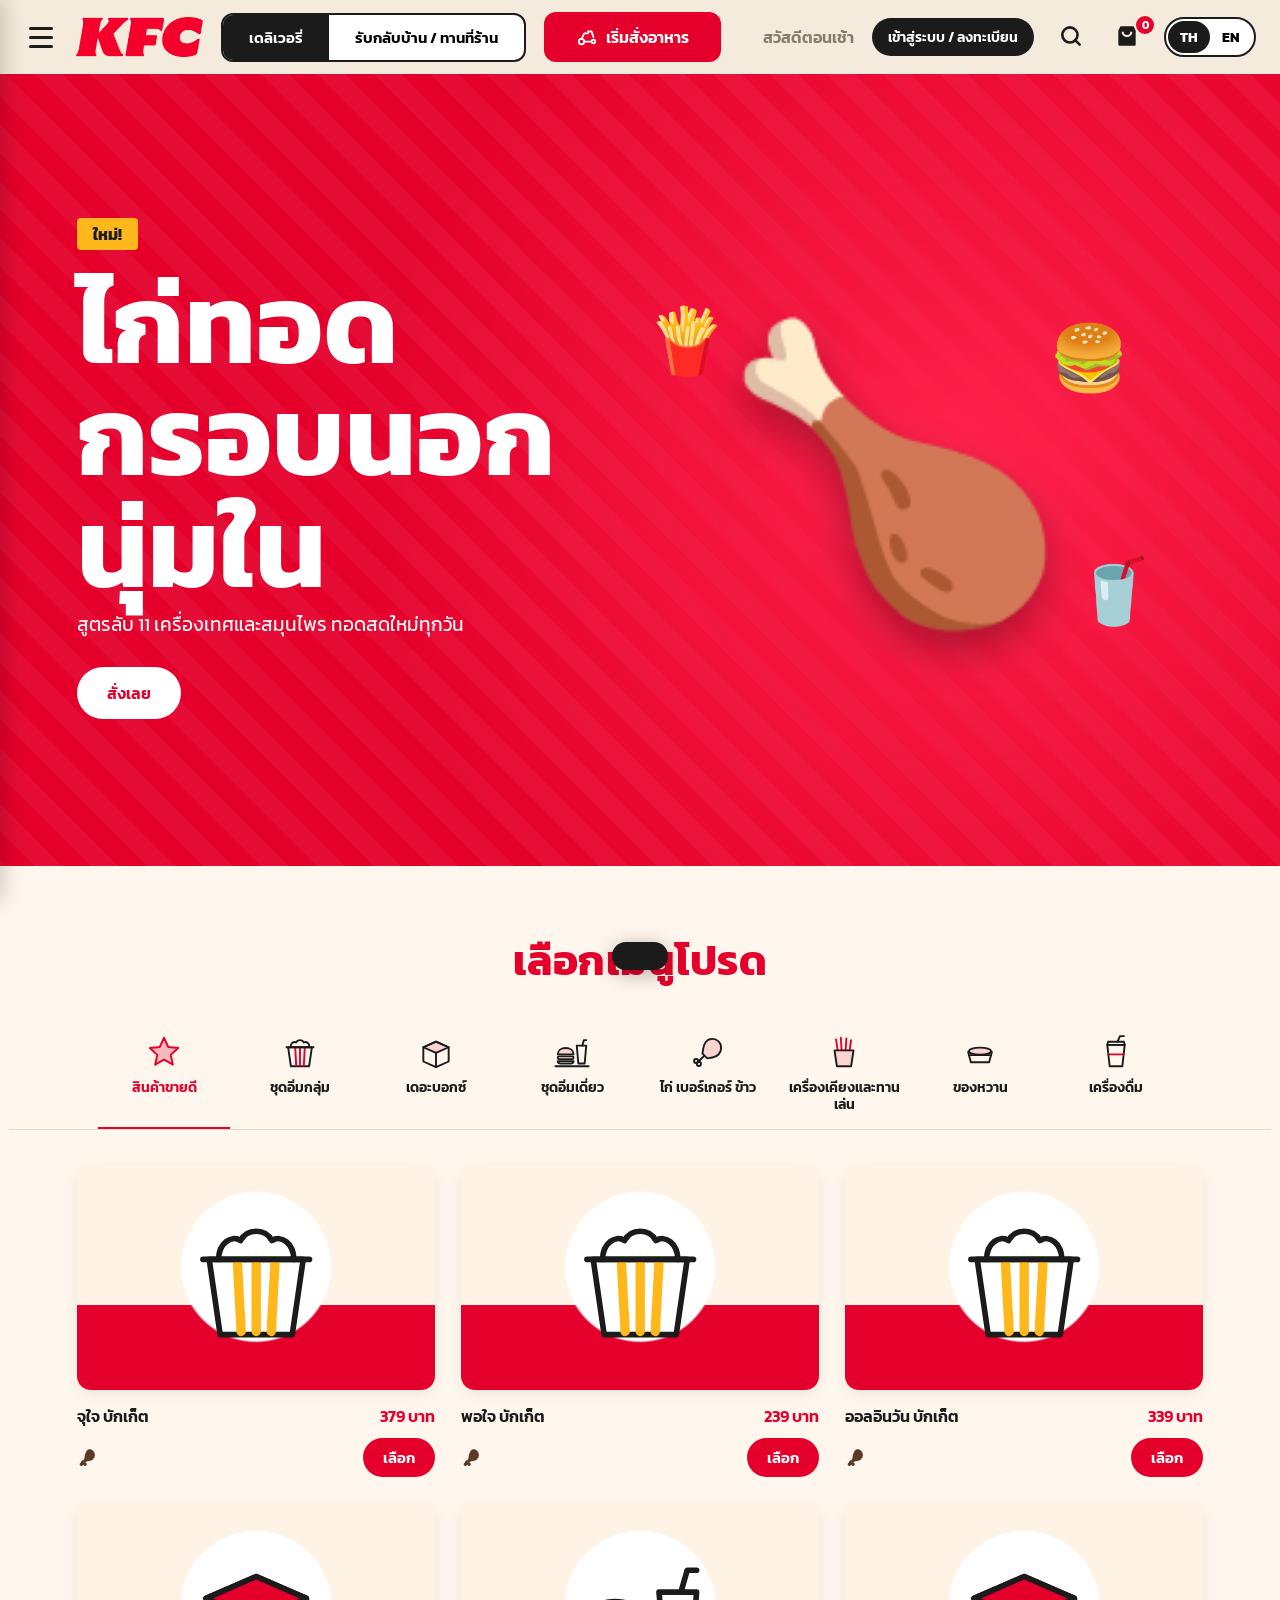
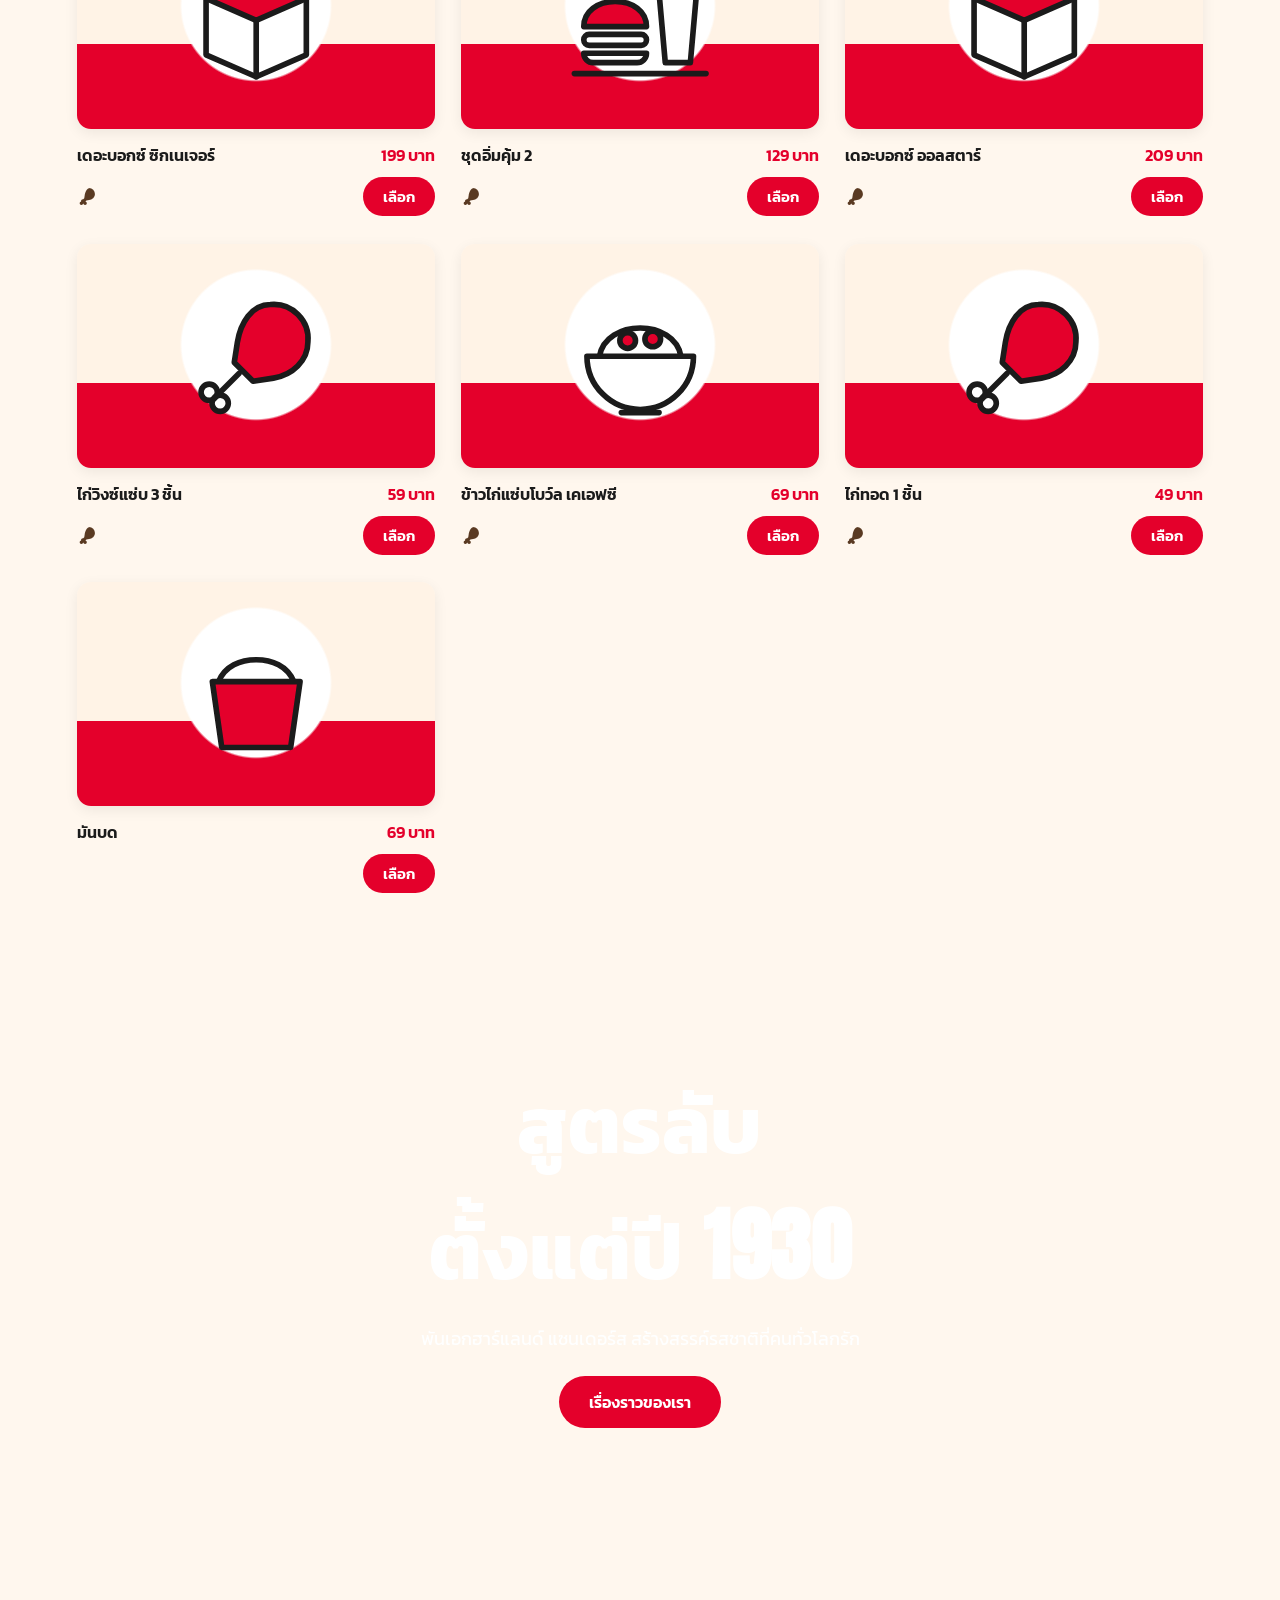
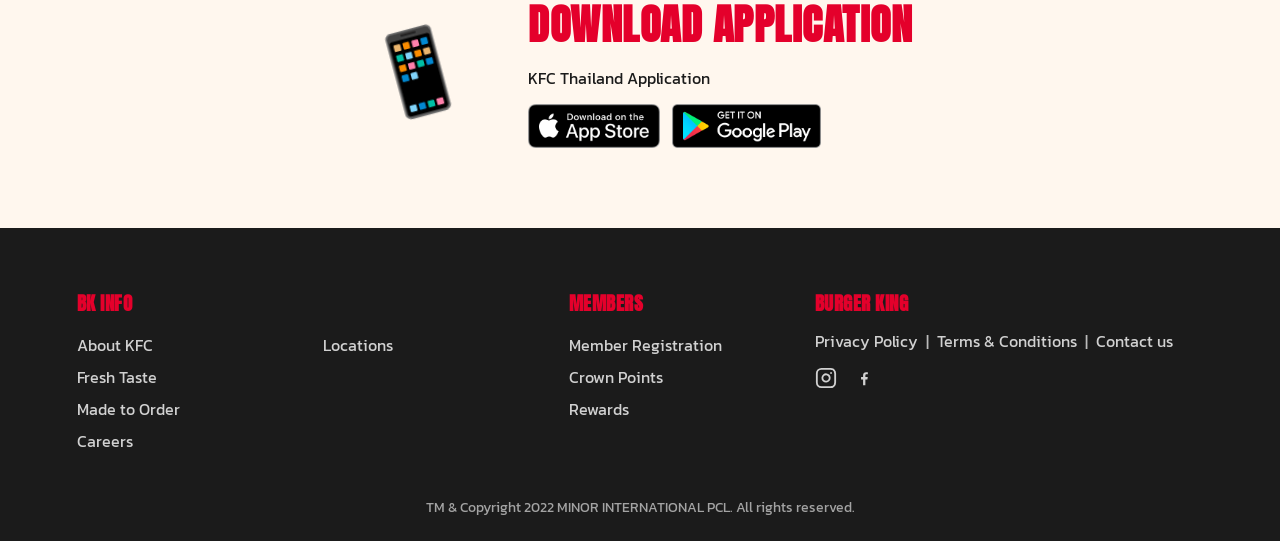
==== commit 1e41fb08: "Update Menu Section Ja" ====
--- a/index.html
+++ b/index.html
@@ -30,7 +30,7 @@
     <label class="searchbox"><svg viewBox="0 0 24 24" width="22" height="22" fill="none" stroke="currentColor" stroke-width="2.6" stroke-linecap="round"><circle cx="11" cy="11" r="7"/><path d="M20 20l-4-4"/></svg><input id="searchInput" type="text" placeholder="ค้นหาเมนู" data-ph="search"></label>
     <button class="cancel" id="searchCancel" data-i18n="cancel">ยกเลิก</button>
   </div>
-  <nav class="nav" id="nav"><a href="#menu" data-i18n="nav_menu">เมนู</a><a href="#deals" data-i18n="nav_deals">โปรโมชัน</a><a href="#app" data-i18n="nav_app">แอป KFC</a></nav>
+  <nav class="nav" id="nav"><a href="#menu" data-i18n="nav_menu">เมนู</a><a href="#app" data-i18n="nav_app">แอป KFC</a></nav>
 </header>
 
 <!-- แถบเลื่อนด้านซ้ายเมื่อกดปุ่มเมนู 3 ขีด -->
@@ -56,7 +56,6 @@
   </div>
 
   <ul class="logo-drawer__list">
-    <li><a href="#deals" class="is-bold" data-i18n="drawer_promo">โปรโมชัน</a></li>
     <li><a href="#menu" data-i18n="drawer_bestseller">สินค้าขายดี</a></li>
     <li><a href="#menu" data-i18n="drawer_group">ชุดคอมโบ</a></li>
     <li><a href="#menu" data-i18n="drawer_box">เดอะบ็อกซ์</a></li>
@@ -75,35 +74,14 @@
     <h1 data-i18n="hero_title">ไก่ทอด<br>กรอบนอก<br>นุ่มใน</h1>
     <p data-i18n="hero_desc">สูตรลับ 11 เครื่องเทศและสมุนไพร ทอดสดใหม่ทุกวัน</p>
     <a href="#menu" class="btn btn--primary" data-i18n="hero_order">สั่งเลย</a>
-    <a href="#deals" class="btn btn--outline" data-i18n="hero_deals">ดูโปรโมชัน</a>
   </div>
   <div class="hero__art" data-parallax="-0.15"><span class="bucket">🍗</span><span class="float f1">🍟</span><span class="float f2">🥤</span><span class="float f3">🍔</span></div>
 </section>
 
 <section class="categories" id="menu">
   <h2 class="title reveal" data-i18n="menu_title">เลือกเมนูโปรด</h2>
-  <div class="cat-list">
-    <button class="cat active" data-cat="chicken"><i>🍗</i>ไก่ทอด</button>
-    <button class="cat" data-cat="burger"><i>🍔</i>เบอร์เกอร์</button>
-    <button class="cat" data-cat="snack"><i>🍟</i>ของทานเล่น</button>
-    <button class="cat" data-cat="drink"><i>🥤</i>เครื่องดื่ม</button>
-    <button class="cat" data-cat="dessert"><i>🍦</i>ของหวาน</button>
-  </div>
+  <div class="cat-list" id="catList" role="tablist"></div>
   <div class="products" id="products"></div>
-</section>
-
-<section class="deals" id="deals">
-  <h2 class="title reveal" data-i18n="deals_title">โปรโมชันสุดคุ้ม</h2>
-  <div class="carousel">
-    <button class="arrow" id="prev">‹</button>
-    <div class="track" id="track">
-      <article class="deal"><i>🍗</i><h3>บักเก็ต 8 ชิ้น</h3><p>ไก่ทอด 8 ชิ้น + เฟรนช์ฟรายส์ + น้ำ 4 แก้ว</p><b>฿399</b></article>
-      <article class="deal deal--dark"><i>🍔</i><h3>ซิงเกอร์ คอมโบ</h3><p>ซิงเกอร์เบอร์เกอร์ + ไก่ทอด + น้ำ</p><b>฿129</b></article>
-      <article class="deal"><i>🌶️</i><h3>ไก่แซ่บ ฮอต &amp; สไปซี่</h3><p>ไก่ทอดสไปซี่ 4 ชิ้น รสจัดจ้าน</p><b>฿189</b></article>
-      <article class="deal deal--dark"><i>🍟</i><h3>ชุดแชร์ปาร์ตี้</h3><p>ไก่ 12 ชิ้น + นักเก็ต + ฟรายส์ใหญ่</p><b>฿599</b></article>
-    </div>
-    <button class="arrow" id="next">›</button>
-  </div>
 </section>
 
 <section class="parallax-band" data-parallax-bg>
@@ -140,7 +118,6 @@
     <div>
       <h4 style="visibility: hidden; margin-bottom: 12px;">Hidden</h4>
       <a href="#">Locations</a>
-      <a href="#">Promotions</a>
     </div>
     <div>
       <h4>Members</h4>
--- a/style.css
+++ b/style.css
@@ -591,86 +591,194 @@
     transform: translateY(-18px) rotate(-10deg);
   }
 }
+.categories {
+  padding-top: 60px;
+}
+
 .cat-list {
   display: flex;
-  flex-direction: row;
-  justify-content: center;
-  align-items: center;
-  flex-wrap: wrap;
-  gap: 18px;
-  margin-bottom: 40px;
+  gap: 4px;
+  overflow-x: auto;
+  margin: 0 -6% 36px;
+  padding: 0 6%;
+  border-bottom: 1px solid #e8d9c6;
+  scrollbar-width: none;
+}
+.cat-list::-webkit-scrollbar {
+  display: none;
 }
 
 .cat {
   display: flex;
   flex-direction: column;
-  justify-content: center;
-  align-items: center;
-  width: 110px;
-  height: 110px;
-  border-radius: 50%;
-  border: 3px solid transparent;
-  background: #fff;
-  font: 600 0.95rem "Kanit", sans-serif;
+  justify-content: flex-start;
+  align-items: center;
+  flex: 1 0 96px;
+  max-width: 132px;
+  padding: 6px 4px 14px;
+  gap: 8px;
+  background: none;
+  border: 0;
+  border-bottom: 3px solid transparent;
+  margin-bottom: -1px;
+  color: #1b1b1b;
+  font: 600 0.85rem/1.25 "Kanit", sans-serif;
+  text-align: center;
   cursor: pointer;
-  box-shadow: 0 4px 12px rgba(0, 0, 0, 0.1);
-  transition: all 0.3s;
-}
-.cat i {
-  font-size: 2.4rem;
-  font-style: normal;
+  transition: color 0.2s, border-color 0.2s;
+}
+.cat svg {
+  width: 38px;
+  height: 38px;
   transition: transform 0.3s;
 }
-.cat:hover i {
-  transform: scale(1.25) rotate(-8deg);
+.cat svg .ac {
+  fill: rgba(228, 0, 43, 0.14);
+}
+.cat svg .ac-s {
+  stroke: #e4002b;
+}
+.cat:hover {
+  color: #e4002b;
+}
+.cat:hover svg {
+  transform: translateY(-3px) scale(1.08);
 }
 .cat.active {
-  background: #e4002b;
-  color: #fff;
-  border-color: #ffb81c;
-  transform: scale(1.08);
+  color: #e4002b;
+  border-bottom-color: #e4002b;
+}
+.cat.active svg .ac {
+  fill: rgba(228, 0, 43, 0.25);
 }
 
 .products {
   display: grid;
-  grid-template-columns: repeat(auto-fit, minmax(220px, 1fr));
-  gap: 24px;
-}
-
-.card {
-  background: #fff;
-  border-radius: 18px;
-  padding: 24px;
-  text-align: center;
-  transition: transform 0.3s ease, box-shadow 0.3s ease;
-}
-.card:hover {
-  transform: translateY(-8px);
-  box-shadow: 0 16px 30px rgba(0, 0, 0, 0.18);
-}
+  grid-template-columns: repeat(3, 1fr);
+  gap: 28px 26px;
+}
+@media (max-width: 1000px) {
+  .products {
+    grid-template-columns: repeat(2, 1fr);
+  }
+}
+@media (max-width: 560px) {
+  .products {
+    gap: 22px 14px;
+  }
+}
+@media (max-width: 340px) {
+  .products {
+    grid-template-columns: 1fr;
+  }
+}
+
 .card {
   animation: pop 0.5s both;
 }
-.card i {
-  display: block;
-  font-size: 4.5rem;
+.card__img {
+  display: flex;
+  flex-direction: row;
+  justify-content: center;
+  align-items: center;
+  aspect-ratio: 16/10;
+  border-radius: 14px;
+  margin-bottom: 14px;
+  background: radial-gradient(circle at 50% 45%, #fff 0 34%, transparent 35%), linear-gradient(180deg, #fff3e6 0 62%, #e4002b 62%);
+  box-shadow: 0 4px 14px rgba(0, 0, 0, 0.07);
+  transition: transform 0.3s ease, box-shadow 0.3s ease;
+  overflow: hidden;
+}
+.card:hover .card__img {
+  transform: translateY(-6px);
+  box-shadow: 0 14px 28px rgba(0, 0, 0, 0.14);
+}
+.card__art {
+  width: 42%;
+  height: auto;
+  color: #1b1b1b;
+  stroke-width: 1.8;
+  transition: transform 0.35s;
+}
+.card__art .ac {
+  fill: #e4002b;
+}
+.card__art .ac-s {
+  stroke: #ffb81c;
+  stroke-width: 3;
+}
+.card:hover .card__art {
+  transform: scale(1.08) rotate(-4deg);
+}
+.card__row {
+  display: flex;
+  flex-direction: row;
+  justify-content: space-between;
+  align-items: center;
+  gap: 12px;
+}
+.card__row + .card__row {
+  margin-top: 10px;
+}
+.card h3 {
+  font: 600 1rem "Kanit", sans-serif;
+  text-transform: none;
+  letter-spacing: 0;
+  white-space: nowrap;
+  overflow: hidden;
+  text-overflow: ellipsis;
+  min-width: 0;
+}
+.card b {
+  flex: none;
+  color: #e4002b;
+  font-weight: 600;
+}
+.card__tags {
+  display: flex;
+  gap: 8px;
+  color: #5a3a22;
+}
+.card__tags svg {
+  width: 20px;
+  height: 20px;
+}
+
+.btn--select {
+  padding: 6px 18px;
+  font-size: 0.95rem;
+}
+
+.cat:first-child {
+  margin-left: auto;
+}
+
+.cat:last-child {
+  margin-right: auto;
+}
+
+.card__img.has-photo {
+  background: #fff;
+}
+.card__img.has-photo .card__art {
+  display: none;
+}
+
+.card__photo {
+  width: 100%;
+  height: 100%;
+  object-fit: contain;
+  padding: 6px;
+  transition: transform 0.35s;
+}
+
+.card:hover .card__photo {
+  transform: scale(1.05);
+}
+
+.card__tags i {
+  display: inline-flex;
   font-style: normal;
-  margin-bottom: 8px;
-}
-.card h3 {
-  font-size: 1.3rem;
-  margin-bottom: 6px;
-}
-.card p {
-  font-size: 0.9rem;
-  color: #666;
-  min-height: 40px;
-}
-.card b {
-  display: block;
-  color: #e4002b;
-  font-size: 1.5rem;
-  margin: 10px 0;
 }
 
 @keyframes pop {
@@ -678,78 +786,6 @@
     opacity: 0;
     transform: scale(0.85) translateY(20px);
   }
-}
-.deals {
-  background: #fff;
-}
-
-.carousel {
-  display: flex;
-  flex-direction: row;
-  justify-content: center;
-  align-items: center;
-  gap: 10px;
-}
-
-.track {
-  display: flex;
-  gap: 24px;
-  overflow-x: auto;
-  scroll-snap-type: x mandatory;
-  scroll-behavior: smooth;
-  padding: 10px;
-  scrollbar-width: none;
-}
-.track::-webkit-scrollbar {
-  display: none;
-}
-
-.deal {
-  flex: 0 0 280px;
-  scroll-snap-align: start;
-  background: #e4002b;
-  color: #fff;
-  border-radius: 18px;
-  padding: 30px;
-  transition: transform 0.3s ease, box-shadow 0.3s ease;
-}
-.deal:hover {
-  transform: translateY(-8px);
-  box-shadow: 0 16px 30px rgba(0, 0, 0, 0.18);
-}
-.deal i {
-  font-size: 4rem;
-  font-style: normal;
-}
-.deal h3 {
-  font-size: 1.5rem;
-  margin: 10px 0;
-}
-.deal p {
-  min-height: 54px;
-}
-.deal b {
-  font: 2.2rem "Anton", "Kanit", sans-serif;
-  color: #ffb81c;
-}
-.deal--dark {
-  background: #1b1b1b;
-}
-
-.arrow {
-  width: 46px;
-  height: 46px;
-  flex: none;
-  border-radius: 50%;
-  border: 0;
-  background: #1b1b1b;
-  color: #fff;
-  font-size: 1.6rem;
-  cursor: pointer;
-  transition: background 0.2s;
-}
-.arrow:hover {
-  background: #e4002b;
 }
 
 .parallax-band {
